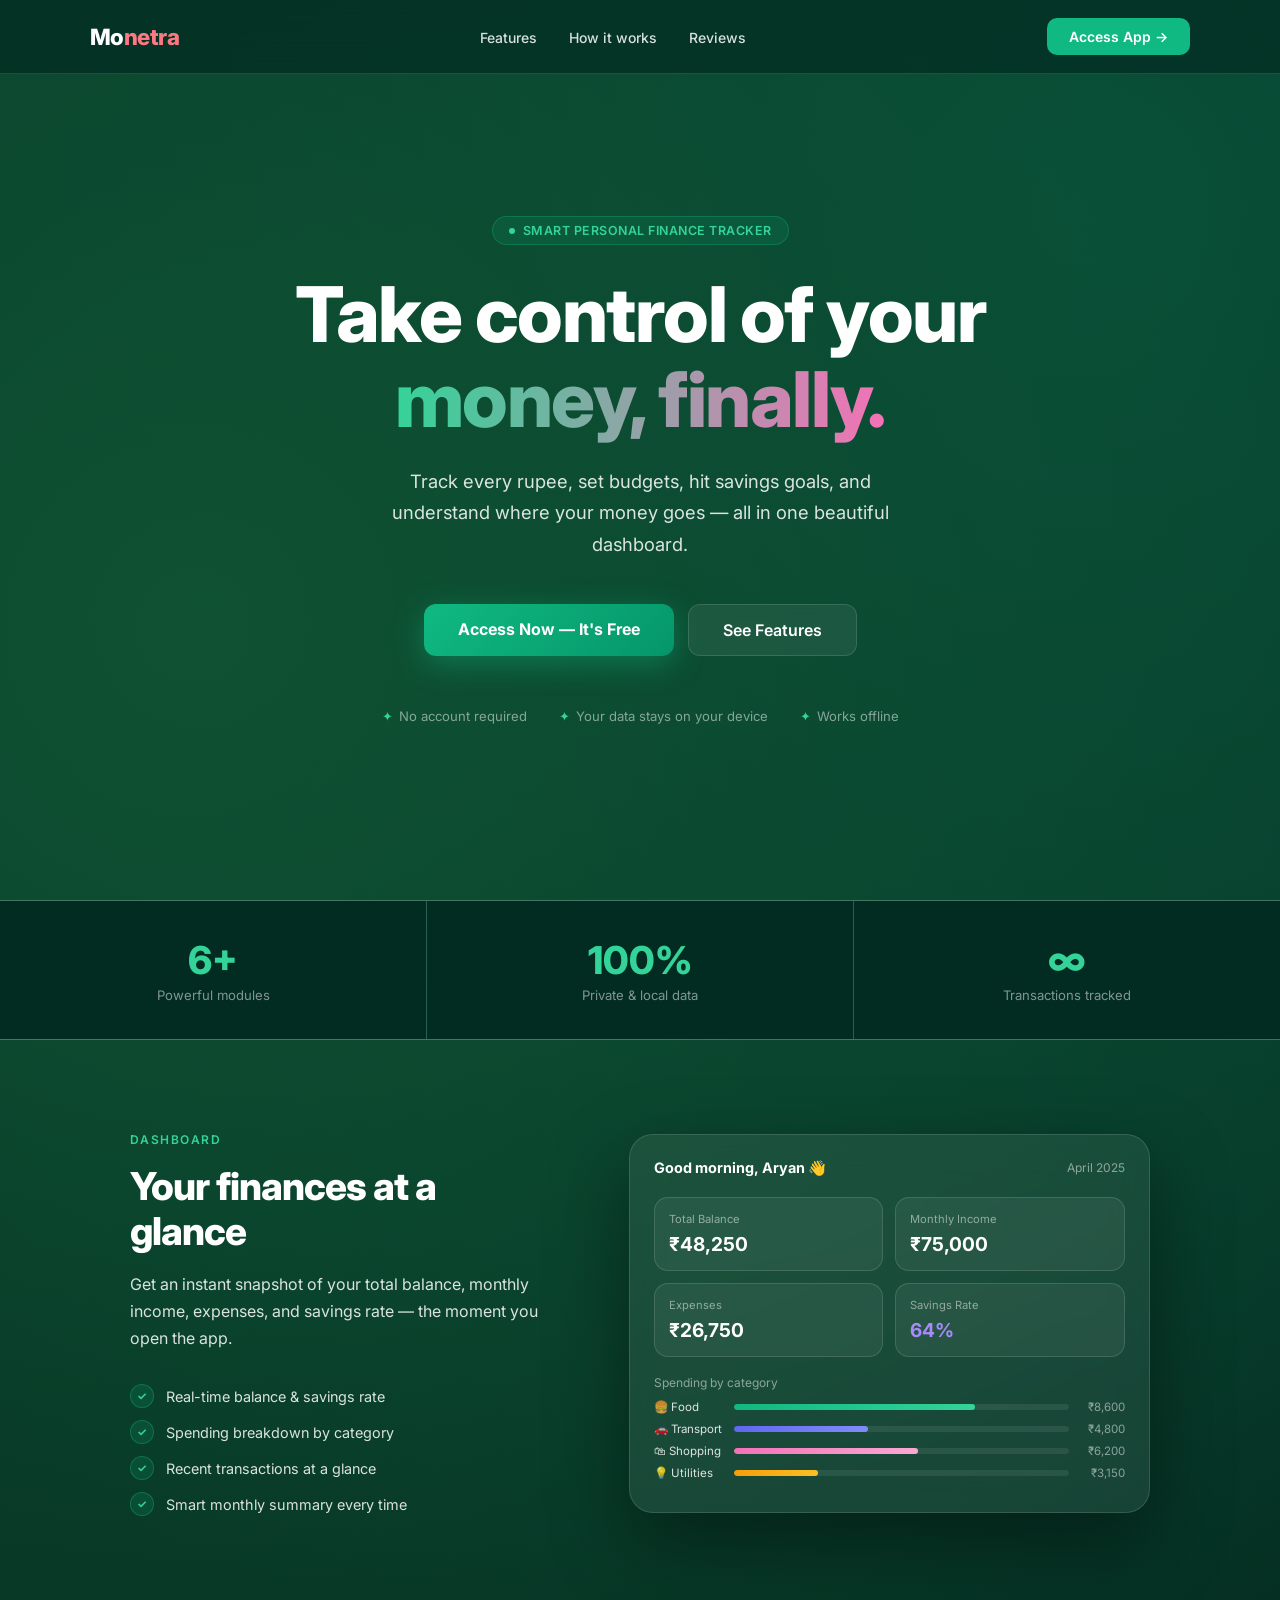
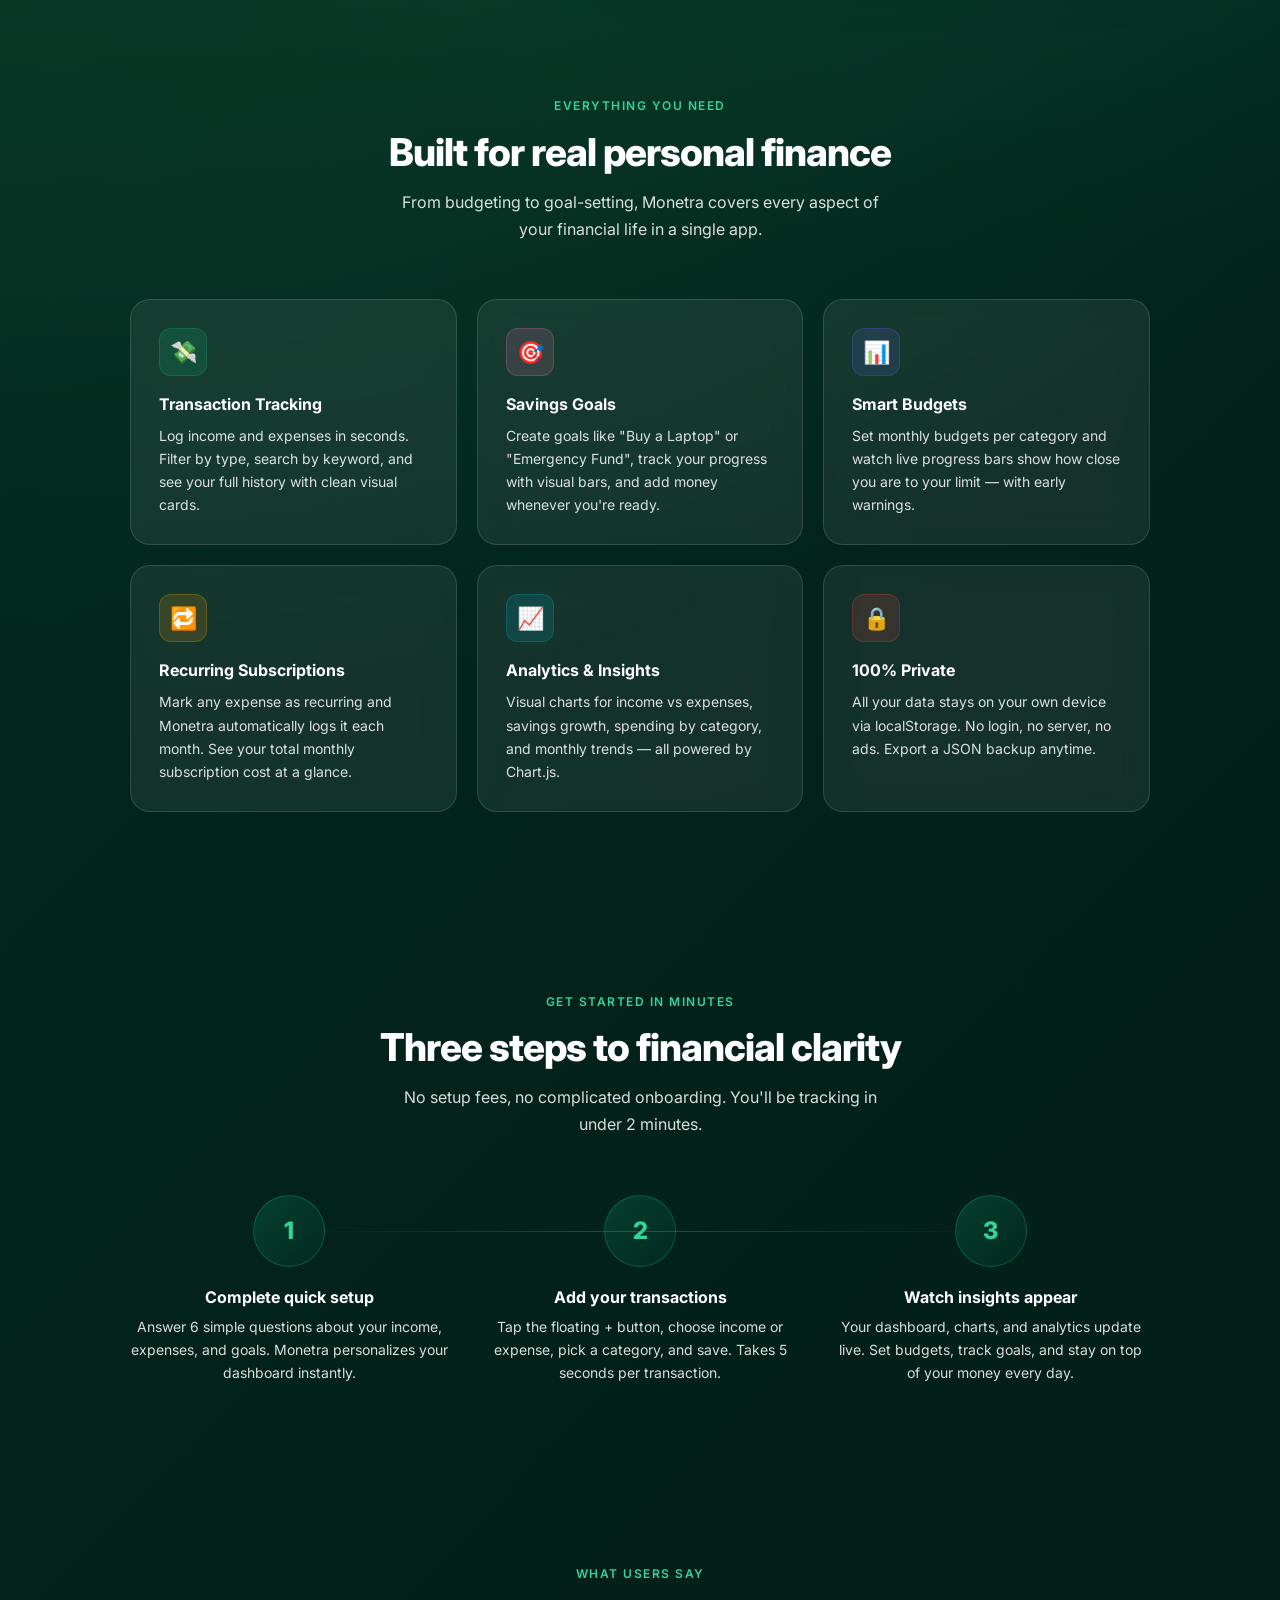
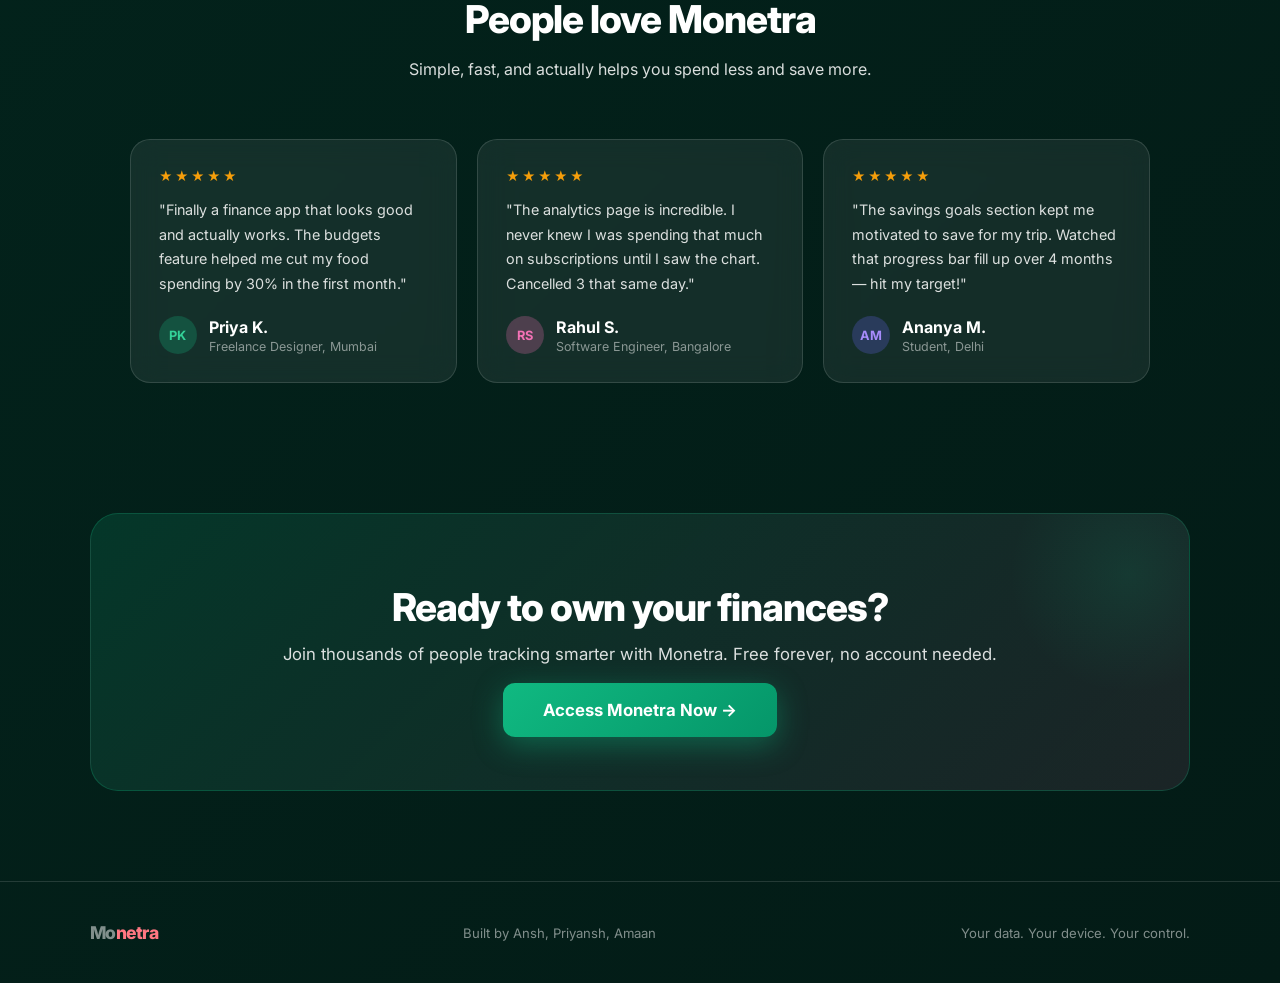
==== index.html @ 7b9969b2 "Add files via upload" ====
<!DOCTYPE html>
<html lang="en">
<head>
<meta charset="UTF-8">
<meta name="viewport" content="width=device-width, initial-scale=1.0">
<title>Monetra — Smart Personal Finance</title>
<link rel="preconnect" href="https://fonts.googleapis.com">
<link href="https://fonts.googleapis.com/css2?family=Inter:wght@400;500;600;700;800&display=swap" rel="stylesheet">
<link rel="stylesheet" href="https://fonts.googleapis.com/css2?family=Material+Symbols+Sharp"/>
<style>
  *{margin:0;padding:0;box-sizing:border-box;font-family:'Inter',sans-serif;}

  :root{
    --green:#10b981;
    --green-dark:#059669;
    --danger:#ff7782;
    --success:#41f1b6;
    --bg:#022c22;
    --card:rgba(255,255,255,0.07);
    --border:rgba(255,255,255,0.13);
    --text:rgba(255,255,255,0.85);
    --muted:rgba(255,255,255,0.5);
  }

  html{scroll-behavior:smooth;}

  body{
    background:
      radial-gradient(circle at 15% 15%, #0f5132 0%, transparent 45%),
      radial-gradient(circle at 85% 5%, #064e3b 0%, transparent 40%),
      linear-gradient(135deg,#022c22,#031b16);
    color:white;
    min-height:100vh;
    overflow-x:hidden;
  }

  /* NAV */
  nav{
    position:fixed;top:0;left:0;right:0;
    display:flex;align-items:center;justify-content:space-between;
    padding:18px 7%;
    background:rgba(2,44,34,0.7);
    backdrop-filter:blur(20px);
    border-bottom:1px solid var(--border);
    z-index:100;
  }
  .logo{font-size:1.4rem;font-weight:800;letter-spacing:-0.5px;}
  .logo span{color:var(--danger);}
  nav ul{list-style:none;display:flex;gap:32px;}
  nav ul a{color:var(--text);text-decoration:none;font-size:.875rem;font-weight:500;transition:.2s;}
  nav ul a:hover{color:white;}
  .nav-cta{
    background:var(--green);
    color:white;border:none;
    padding:10px 22px;border-radius:10px;
    font-size:.875rem;font-weight:600;
    cursor:pointer;transition:.25s;
    text-decoration:none;
  }
  .nav-cta:hover{background:var(--green-dark);transform:translateY(-1px);}

  /* HERO */
  .hero{
    min-height:100vh;
    display:flex;flex-direction:column;align-items:center;justify-content:center;
    text-align:center;
    padding:120px 7% 80px;
  }
  .hero-badge{
    display:inline-flex;align-items:center;gap:8px;
    background:rgba(16,185,129,0.12);
    border:1px solid rgba(16,185,129,0.3);
    padding:6px 16px;border-radius:999px;
    font-size:.78rem;font-weight:600;
    color:#34d399;
    margin-bottom:28px;
    letter-spacing:.5px;
    text-transform:uppercase;
  }
  .hero-badge span{width:6px;height:6px;background:#34d399;border-radius:50%;display:inline-block;animation:pulse 2s infinite;}
  @keyframes pulse{0%,100%{opacity:1;}50%{opacity:.4;}}

  .hero h1{
    font-size:clamp(2.8rem,6vw,5rem);
    font-weight:800;
    line-height:1.1;
    letter-spacing:-1.5px;
    margin-bottom:24px;
    max-width:820px;
  }
  .hero h1 .accent{
    background:linear-gradient(90deg,#34d399,#f472b6);
    -webkit-background-clip:text;
    -webkit-text-fill-color:transparent;
    background-clip:text;
  }
  .hero p{
    font-size:1.15rem;
    color:var(--text);
    max-width:560px;
    line-height:1.7;
    margin-bottom:44px;
  }
  .hero-btns{display:flex;gap:14px;justify-content:center;flex-wrap:wrap;}
  .btn-primary{
    background:linear-gradient(135deg,#10b981,#059669);
    color:white;border:none;
    padding:15px 34px;border-radius:12px;
    font-size:1rem;font-weight:700;
    cursor:pointer;transition:.25s;
    text-decoration:none;
    box-shadow:0 8px 30px rgba(16,185,129,.4);
  }
  .btn-primary:hover{transform:translateY(-3px);box-shadow:0 14px 40px rgba(16,185,129,.5);}
  .btn-secondary{
    background:var(--card);
    color:white;
    border:1px solid var(--border);
    padding:15px 34px;border-radius:12px;
    font-size:1rem;font-weight:600;
    cursor:pointer;transition:.25s;
    text-decoration:none;
    backdrop-filter:blur(10px);
  }
  .btn-secondary:hover{background:rgba(255,255,255,0.12);transform:translateY(-2px);}

  .hero-meta{
    display:flex;gap:32px;margin-top:52px;
    color:var(--muted);font-size:.82rem;
    align-items:center;justify-content:center;flex-wrap:wrap;
  }
  .hero-meta span{display:flex;align-items:center;gap:6px;}
  .hero-meta .dot{color:#34d399;}

  /* STATS BAR */
  .stats-bar{
    display:grid;grid-template-columns:repeat(3,1fr);
    gap:1px;
    background:var(--border);
    border-top:1px solid var(--border);
    border-bottom:1px solid var(--border);
  }
  .stat-item{
    background:#022c22;
    padding:36px 20px;
    text-align:center;
  }
  .stat-item h2{font-size:2.4rem;font-weight:800;color:#34d399;}
  .stat-item p{font-size:.82rem;color:var(--muted);margin-top:4px;}

  /* MOCK DASHBOARD */
  .dashboard-preview{
    padding:90px 7%;
    display:flex;align-items:center;gap:70px;
    max-width:1200px;margin:0 auto;
  }
  .preview-text{flex:1;}
  .preview-text .section-label{
    font-size:.75rem;text-transform:uppercase;letter-spacing:1.5px;
    color:#34d399;font-weight:600;margin-bottom:14px;
  }
  .preview-text h2{font-size:2.4rem;font-weight:800;line-height:1.15;letter-spacing:-1px;margin-bottom:18px;}
  .preview-text p{color:var(--text);line-height:1.7;margin-bottom:32px;font-size:1rem;}
  .check-list{list-style:none;display:flex;flex-direction:column;gap:12px;}
  .check-list li{display:flex;align-items:center;gap:12px;color:var(--text);font-size:.9rem;}
  .check-list li::before{
    content:"✓";
    width:22px;height:22px;
    background:rgba(16,185,129,0.15);
    border:1px solid rgba(16,185,129,0.35);
    border-radius:50%;
    display:flex;align-items:center;justify-content:center;
    color:#34d399;font-size:.7rem;font-weight:700;
    flex-shrink:0;
  }

  .mock-ui{
    flex:1.1;
    background:var(--card);
    backdrop-filter:blur(18px);
    border:1px solid var(--border);
    border-radius:24px;
    padding:24px;
    box-shadow:0 30px 80px rgba(0,0,0,0.4);
  }
  .mock-header{display:flex;justify-content:space-between;align-items:center;margin-bottom:20px;}
  .mock-header h3{font-size:.9rem;font-weight:700;}
  .mock-header span{font-size:.75rem;color:var(--muted);}
  .mock-cards{display:grid;grid-template-columns:1fr 1fr;gap:12px;margin-bottom:18px;}
  .mock-card{
    background:rgba(255,255,255,0.06);
    border:1px solid var(--border);
    border-radius:14px;padding:14px;
  }
  .mock-card .label{font-size:.7rem;color:var(--muted);margin-bottom:6px;}
  .mock-card .value{font-size:1.2rem;font-weight:700;}
  .mock-card.green .value{color:#34d399;}
  .mock-card.red .value{color:var(--danger);}

  .mock-bar-title{font-size:.75rem;color:var(--muted);margin-bottom:10px;}
  .mock-bar-row{display:flex;align-items:center;gap:10px;margin-bottom:8px;}
  .mock-bar-label{font-size:.72rem;width:70px;color:var(--text);flex-shrink:0;}
  .mock-bar-track{flex:1;height:6px;background:rgba(255,255,255,0.08);border-radius:99px;overflow:hidden;}
  .mock-bar-fill{height:100%;border-radius:99px;}
  .mock-bar-amount{font-size:.72rem;color:var(--muted);width:46px;text-align:right;flex-shrink:0;}

  /* FEATURES */
  .features{padding:90px 7%;max-width:1200px;margin:0 auto;}
  .section-header{text-align:center;margin-bottom:56px;}
  .section-header .section-label{font-size:.75rem;text-transform:uppercase;letter-spacing:1.5px;color:#34d399;font-weight:600;margin-bottom:12px;}
  .section-header h2{font-size:2.4rem;font-weight:800;letter-spacing:-1px;margin-bottom:14px;}
  .section-header p{color:var(--text);max-width:500px;margin:0 auto;line-height:1.7;}

  .features-grid{
    display:grid;
    grid-template-columns:repeat(3,1fr);
    gap:20px;
  }
  .feature-card{
    background:var(--card);
    border:1px solid var(--border);
    border-radius:20px;
    padding:28px;
    transition:.25s;
    backdrop-filter:blur(14px);
  }
  .feature-card:hover{transform:translateY(-6px);box-shadow:0 20px 50px rgba(0,0,0,.3);}
  .feature-icon{
    width:48px;height:48px;
    border-radius:12px;
    display:flex;align-items:center;justify-content:center;
    font-size:22px;
    margin-bottom:18px;
  }
  .feature-icon.green{background:rgba(16,185,129,0.15);border:1px solid rgba(16,185,129,0.25);}
  .feature-icon.pink{background:rgba(244,114,182,0.15);border:1px solid rgba(244,114,182,0.25);}
  .feature-icon.blue{background:rgba(99,102,241,0.15);border:1px solid rgba(99,102,241,0.25);}
  .feature-icon.amber{background:rgba(245,158,11,0.15);border:1px solid rgba(245,158,11,0.25);}
  .feature-icon.teal{background:rgba(6,182,212,0.15);border:1px solid rgba(6,182,212,0.25);}
  .feature-icon.red{background:rgba(239,68,68,0.15);border:1px solid rgba(239,68,68,0.25);}
  .feature-card h3{font-size:1rem;font-weight:700;margin-bottom:10px;}
  .feature-card p{font-size:.875rem;color:var(--text);line-height:1.65;}

  /* HOW IT WORKS */
  .how{padding:90px 7%;max-width:1200px;margin:0 auto;}
  .steps{display:grid;grid-template-columns:repeat(3,1fr);gap:32px;margin-top:56px;position:relative;}
  .steps::before{
    content:"";
    position:absolute;top:36px;left:16%;right:16%;
    height:1px;background:linear-gradient(90deg,transparent,rgba(16,185,129,.4),transparent);
  }
  .step{text-align:center;}
  .step-num{
    width:72px;height:72px;
    border-radius:50%;
    background:linear-gradient(135deg,rgba(16,185,129,.2),rgba(16,185,129,.05));
    border:1px solid rgba(16,185,129,.3);
    display:flex;align-items:center;justify-content:center;
    font-size:1.5rem;font-weight:800;color:#34d399;
    margin:0 auto 20px;
  }
  .step h3{font-size:1rem;font-weight:700;margin-bottom:8px;}
  .step p{font-size:.875rem;color:var(--text);line-height:1.65;}

  /* TESTIMONIALS */
  .testimonials{padding:90px 7%;max-width:1200px;margin:0 auto;}
  .testi-grid{display:grid;grid-template-columns:repeat(3,1fr);gap:20px;margin-top:56px;}
  .testi-card{
    background:var(--card);
    border:1px solid var(--border);
    border-radius:20px;
    padding:28px;
    backdrop-filter:blur(14px);
  }
  .stars{color:#f59e0b;font-size:13px;margin-bottom:14px;letter-spacing:2px;}
  .testi-card p{font-size:.9rem;color:var(--text);line-height:1.7;margin-bottom:20px;}
  .testi-author{display:flex;align-items:center;gap:12px;}
  .avatar{width:38px;height:38px;border-radius:50%;display:flex;align-items:center;justify-content:center;font-size:.8rem;font-weight:700;}
  .av1{background:rgba(16,185,129,.25);color:#34d399;}
  .av2{background:rgba(244,114,182,.25);color:#f472b6;}
  .av3{background:rgba(99,102,241,.25);color:#a78bfa;}
  .testi-author small{display:block;color:var(--muted);font-size:.78rem;margin-top:2px;}

  /* CTA BANNER */
  .cta-banner{
    margin:40px 7% 90px;
    background:linear-gradient(135deg,rgba(16,185,129,0.15),rgba(244,114,182,0.1));
    border:1px solid rgba(16,185,129,0.25);
    border-radius:28px;
    padding:70px 60px;
    text-align:center;
    position:relative;
    overflow:hidden;
    max-width:1100px;
    margin-left:auto;margin-right:auto;
  }
  .cta-banner::before{
    content:"";
    position:absolute;top:-60px;right:-60px;
    width:240px;height:240px;
    border-radius:50%;
    background:radial-gradient(circle,rgba(16,185,129,.12),transparent 70%);
    pointer-events:none;
  }
  .cta-banner h2{font-size:2.4rem;font-weight:800;letter-spacing:-1px;margin-bottom:14px;}
  .cta-banner p{color:var(--text);margin-bottom:36px;font-size:1.05rem;}

  /* FOOTER */
  footer{
    border-top:1px solid var(--border);
    padding:40px 7%;
    display:flex;justify-content:space-between;align-items:center;
    color:var(--muted);font-size:.82rem;
    flex-wrap:wrap;gap:16px;
  }
  footer .logo{font-size:1.1rem;font-weight:800;}

  /* RESPONSIVE */
  @media(max-width:900px){
    .dashboard-preview{flex-direction:column;}
    .features-grid{grid-template-columns:1fr 1fr;}
    .steps{grid-template-columns:1fr;gap:40px;}
    .steps::before{display:none;}
    .testi-grid{grid-template-columns:1fr;}
    .stats-bar{grid-template-columns:1fr;}
    nav ul{display:none;}
  }
  @media(max-width:600px){
    .features-grid{grid-template-columns:1fr;}
    .mock-cards{grid-template-columns:1fr 1fr;}
    .cta-banner{padding:50px 28px;}
    .hero h1{font-size:2.4rem;}
  }
</style>
</head>
<body>

<!-- NAV -->
<nav>
  <div class="logo">Mo<span>netra</span></div>
  <ul>
    <li><a href="#features">Features</a></li>
    <li><a href="#how">How it works</a></li>
    <li><a href="#testimonials">Reviews</a></li>
  </ul>
  <a href="app.html" class="nav-cta">Access App →</a>
</nav>

<!-- HERO -->
<section class="hero">
  <div class="hero-badge">
    <span></span> Smart personal finance tracker
  </div>
  <h1>Take control of your <span class="accent">money, finally.</span></h1>
  <p>Track every rupee, set budgets, hit savings goals, and understand where your money goes — all in one beautiful dashboard.</p>
  <div class="hero-btns">
    <a href="app.html" class="btn-primary">Access Now — It's Free</a>
    <a href="#features" class="btn-secondary">See Features</a>
  </div>
  <div class="hero-meta">
    <span><span class="dot">✦</span> No account required</span>
    <span><span class="dot">✦</span> Your data stays on your device</span>
    <span><span class="dot">✦</span> Works offline</span>
  </div>
</section>

<!-- STATS -->
<div class="stats-bar">
  <div class="stat-item"><h2>6+</h2><p>Powerful modules</p></div>
  <div class="stat-item"><h2>100%</h2><p>Private & local data</p></div>
  <div class="stat-item"><h2>∞</h2><p>Transactions tracked</p></div>
</div>

<!-- PREVIEW -->
<div class="dashboard-preview" id="features">
  <div class="preview-text">
    <p class="section-label">Dashboard</p>
    <h2>Your finances at a glance</h2>
    <p>Get an instant snapshot of your total balance, monthly income, expenses, and savings rate — the moment you open the app.</p>
    <ul class="check-list">
      <li>Real-time balance & savings rate</li>
      <li>Spending breakdown by category</li>
      <li>Recent transactions at a glance</li>
      <li>Smart monthly summary every time</li>
    </ul>
  </div>

  <!-- MOCK DASHBOARD UI -->
  <div class="mock-ui">
    <div class="mock-header">
      <h3>Good morning, Aryan 👋</h3>
      <span>April 2025</span>
    </div>
    <div class="mock-cards">
      <div class="mock-card">
        <div class="label">Total Balance</div>
        <div class="value green">₹48,250</div>
      </div>
      <div class="mock-card">
        <div class="label">Monthly Income</div>
        <div class="value green">₹75,000</div>
      </div>
      <div class="mock-card">
        <div class="label">Expenses</div>
        <div class="value red">₹26,750</div>
      </div>
      <div class="mock-card">
        <div class="label">Savings Rate</div>
        <div class="value" style="color:#a78bfa;">64%</div>
      </div>
    </div>
    <div class="mock-bar-title">Spending by category</div>
    <div class="mock-bar-row">
      <div class="mock-bar-label">🍔 Food</div>
      <div class="mock-bar-track"><div class="mock-bar-fill" style="width:72%;background:linear-gradient(90deg,#10b981,#34d399);"></div></div>
      <div class="mock-bar-amount">₹8,600</div>
    </div>
    <div class="mock-bar-row">
      <div class="mock-bar-label">🚗 Transport</div>
      <div class="mock-bar-track"><div class="mock-bar-fill" style="width:40%;background:linear-gradient(90deg,#6366f1,#818cf8);"></div></div>
      <div class="mock-bar-amount">₹4,800</div>
    </div>
    <div class="mock-bar-row">
      <div class="mock-bar-label">🛍 Shopping</div>
      <div class="mock-bar-track"><div class="mock-bar-fill" style="width:55%;background:linear-gradient(90deg,#f472b6,#f9a8d4);"></div></div>
      <div class="mock-bar-amount">₹6,200</div>
    </div>
    <div class="mock-bar-row">
      <div class="mock-bar-label">💡 Utilities</div>
      <div class="mock-bar-track"><div class="mock-bar-fill" style="width:25%;background:linear-gradient(90deg,#f59e0b,#fbbf24);"></div></div>
      <div class="mock-bar-amount">₹3,150</div>
    </div>
  </div>
</div>

<!-- FEATURE CARDS -->
<section class="features">
  <div class="section-header">
    <p class="section-label">Everything you need</p>
    <h2>Built for real personal finance</h2>
    <p>From budgeting to goal-setting, Monetra covers every aspect of your financial life in a single app.</p>
  </div>
  <div class="features-grid">
    <div class="feature-card">
      <div class="feature-icon green">💸</div>
      <h3>Transaction Tracking</h3>
      <p>Log income and expenses in seconds. Filter by type, search by keyword, and see your full history with clean visual cards.</p>
    </div>
    <div class="feature-card">
      <div class="feature-icon pink">🎯</div>
      <h3>Savings Goals</h3>
      <p>Create goals like "Buy a Laptop" or "Emergency Fund", track your progress with visual bars, and add money whenever you're ready.</p>
    </div>
    <div class="feature-card">
      <div class="feature-icon blue">📊</div>
      <h3>Smart Budgets</h3>
      <p>Set monthly budgets per category and watch live progress bars show how close you are to your limit — with early warnings.</p>
    </div>
    <div class="feature-card">
      <div class="feature-icon amber">🔁</div>
      <h3>Recurring Subscriptions</h3>
      <p>Mark any expense as recurring and Monetra automatically logs it each month. See your total monthly subscription cost at a glance.</p>
    </div>
    <div class="feature-card">
      <div class="feature-icon teal">📈</div>
      <h3>Analytics & Insights</h3>
      <p>Visual charts for income vs expenses, savings growth, spending by category, and monthly trends — all powered by Chart.js.</p>
    </div>
    <div class="feature-card">
      <div class="feature-icon red">🔒</div>
      <h3>100% Private</h3>
      <p>All your data stays on your own device via localStorage. No login, no server, no ads. Export a JSON backup anytime.</p>
    </div>
  </div>
</section>

<!-- HOW IT WORKS -->
<section class="how" id="how">
  <div class="section-header">
    <p class="section-label">Get started in minutes</p>
    <h2>Three steps to financial clarity</h2>
    <p>No setup fees, no complicated onboarding. You'll be tracking in under 2 minutes.</p>
  </div>
  <div class="steps">
    <div class="step">
      <div class="step-num">1</div>
      <h3>Complete quick setup</h3>
      <p>Answer 6 simple questions about your income, expenses, and goals. Monetra personalizes your dashboard instantly.</p>
    </div>
    <div class="step">
      <div class="step-num">2</div>
      <h3>Add your transactions</h3>
      <p>Tap the floating + button, choose income or expense, pick a category, and save. Takes 5 seconds per transaction.</p>
    </div>
    <div class="step">
      <div class="step-num">3</div>
      <h3>Watch insights appear</h3>
      <p>Your dashboard, charts, and analytics update live. Set budgets, track goals, and stay on top of your money every day.</p>
    </div>
  </div>
</section>

<!-- TESTIMONIALS -->
<section class="testimonials" id="testimonials">
  <div class="section-header">
    <p class="section-label">What users say</p>
    <h2>People love Monetra</h2>
    <p>Simple, fast, and actually helps you spend less and save more.</p>
  </div>
  <div class="testi-grid">
    <div class="testi-card">
      <div class="stars">★★★★★</div>
      <p>"Finally a finance app that looks good and actually works. The budgets feature helped me cut my food spending by 30% in the first month."</p>
      <div class="testi-author">
        <div class="avatar av1">PK</div>
        <div><strong>Priya K.</strong><small>Freelance Designer, Mumbai</small></div>
      </div>
    </div>
    <div class="testi-card">
      <div class="stars">★★★★★</div>
      <p>"The analytics page is incredible. I never knew I was spending that much on subscriptions until I saw the chart. Cancelled 3 that same day."</p>
      <div class="testi-author">
        <div class="avatar av2">RS</div>
        <div><strong>Rahul S.</strong><small>Software Engineer, Bangalore</small></div>
      </div>
    </div>
    <div class="testi-card">
      <div class="stars">★★★★★</div>
      <p>"The savings goals section kept me motivated to save for my trip. Watched that progress bar fill up over 4 months — hit my target!"</p>
      <div class="testi-author">
        <div class="avatar av3">AM</div>
        <div><strong>Ananya M.</strong><small>Student, Delhi</small></div>
      </div>
    </div>
  </div>
</section>

<!-- CTA BANNER -->
<section class="cta-banner">
  <h2>Ready to own your finances?</h2>
  <p>Join thousands of people tracking smarter with Monetra. Free forever, no account needed.</p>
  <a href="app.html" class="btn-primary" style="font-size:1.05rem;padding:17px 40px;">Access Monetra Now →</a>
</section>

<!-- FOOTER -->
<footer>
  <div class="logo">Mo<span style="color:var(--danger)">netra</span></div>
  <span>Built by Ansh, Priyansh, Amaan</span>
  <span>Your data. Your device. Your control.</span>
</footer>

</body>
</html>
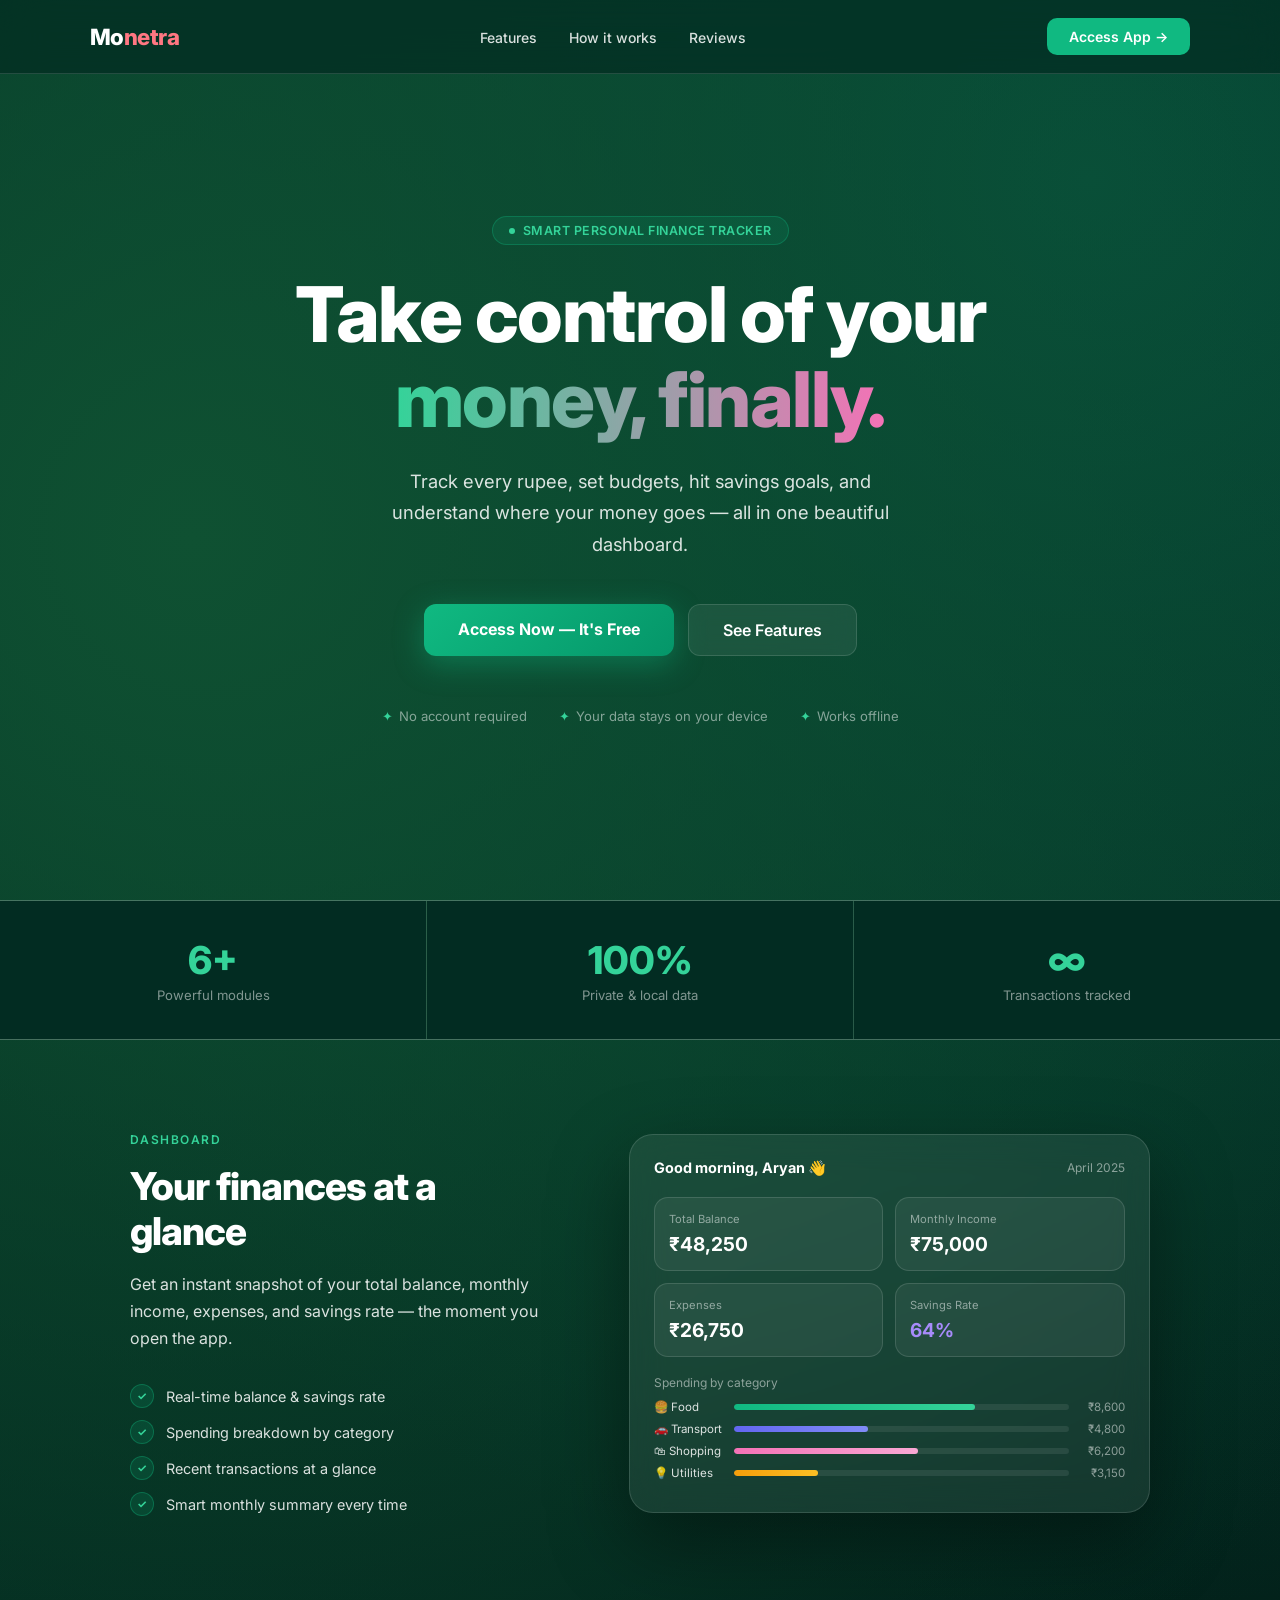
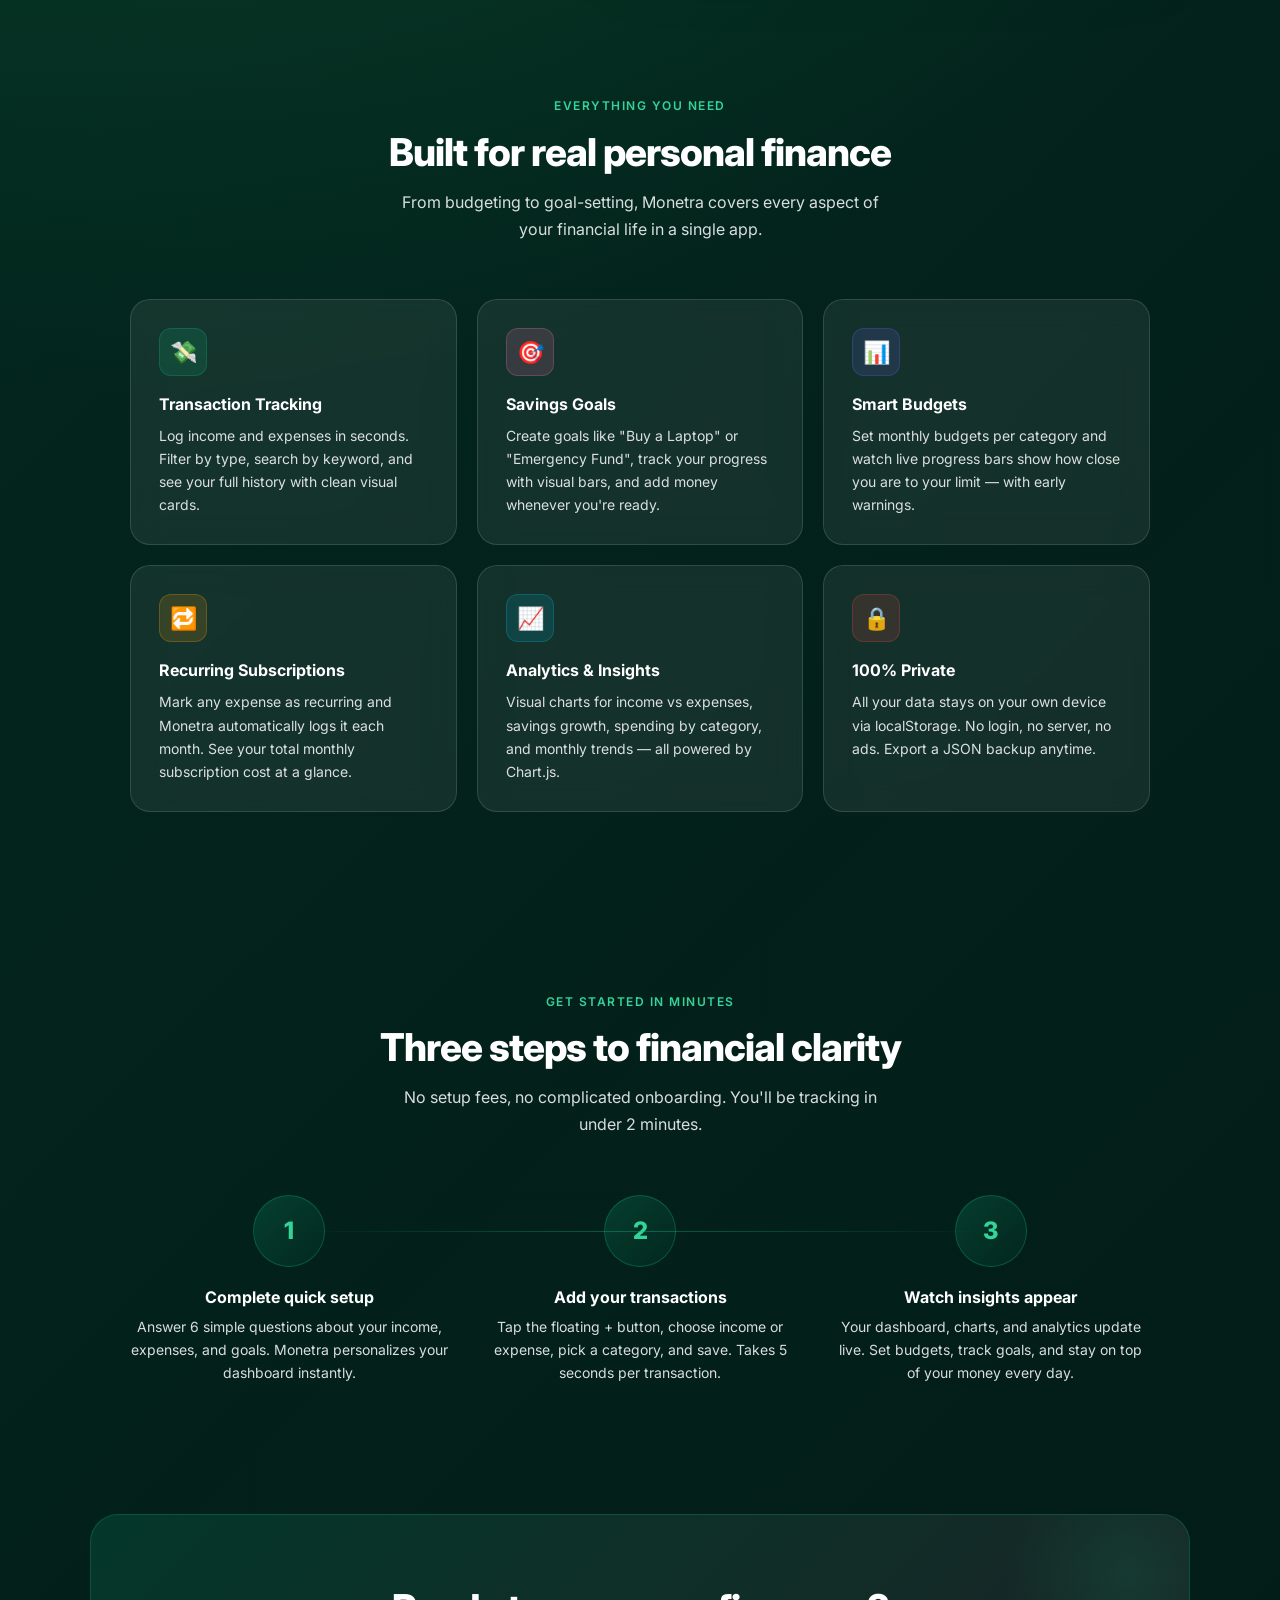
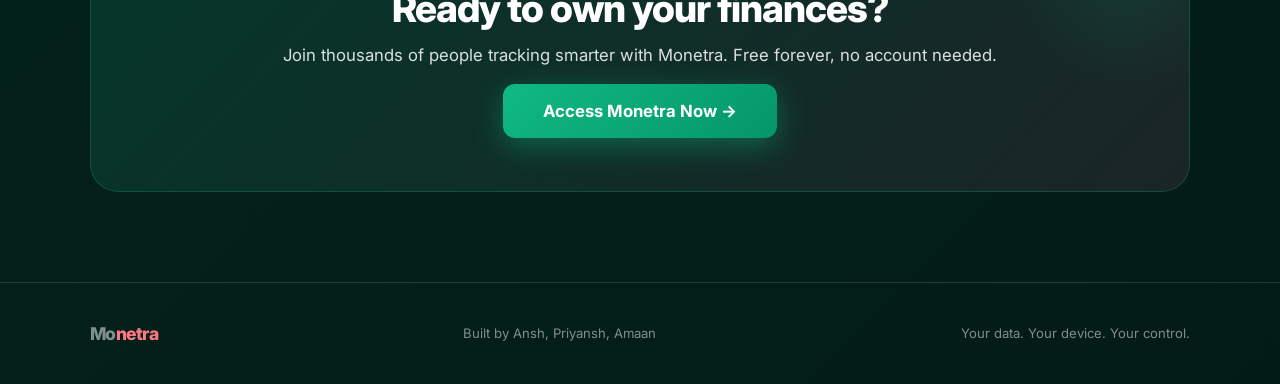
==== commit b33988a3: "Add files via upload" ====
--- a/index.html
+++ b/index.html
@@ -500,41 +500,6 @@
   </div>
 </section>
 
-<!-- TESTIMONIALS -->
-<section class="testimonials" id="testimonials">
-  <div class="section-header">
-    <p class="section-label">What users say</p>
-    <h2>People love Monetra</h2>
-    <p>Simple, fast, and actually helps you spend less and save more.</p>
-  </div>
-  <div class="testi-grid">
-    <div class="testi-card">
-      <div class="stars">★★★★★</div>
-      <p>"Finally a finance app that looks good and actually works. The budgets feature helped me cut my food spending by 30% in the first month."</p>
-      <div class="testi-author">
-        <div class="avatar av1">PK</div>
-        <div><strong>Priya K.</strong><small>Freelance Designer, Mumbai</small></div>
-      </div>
-    </div>
-    <div class="testi-card">
-      <div class="stars">★★★★★</div>
-      <p>"The analytics page is incredible. I never knew I was spending that much on subscriptions until I saw the chart. Cancelled 3 that same day."</p>
-      <div class="testi-author">
-        <div class="avatar av2">RS</div>
-        <div><strong>Rahul S.</strong><small>Software Engineer, Bangalore</small></div>
-      </div>
-    </div>
-    <div class="testi-card">
-      <div class="stars">★★★★★</div>
-      <p>"The savings goals section kept me motivated to save for my trip. Watched that progress bar fill up over 4 months — hit my target!"</p>
-      <div class="testi-author">
-        <div class="avatar av3">AM</div>
-        <div><strong>Ananya M.</strong><small>Student, Delhi</small></div>
-      </div>
-    </div>
-  </div>
-</section>
-
 <!-- CTA BANNER -->
 <section class="cta-banner">
   <h2>Ready to own your finances?</h2>
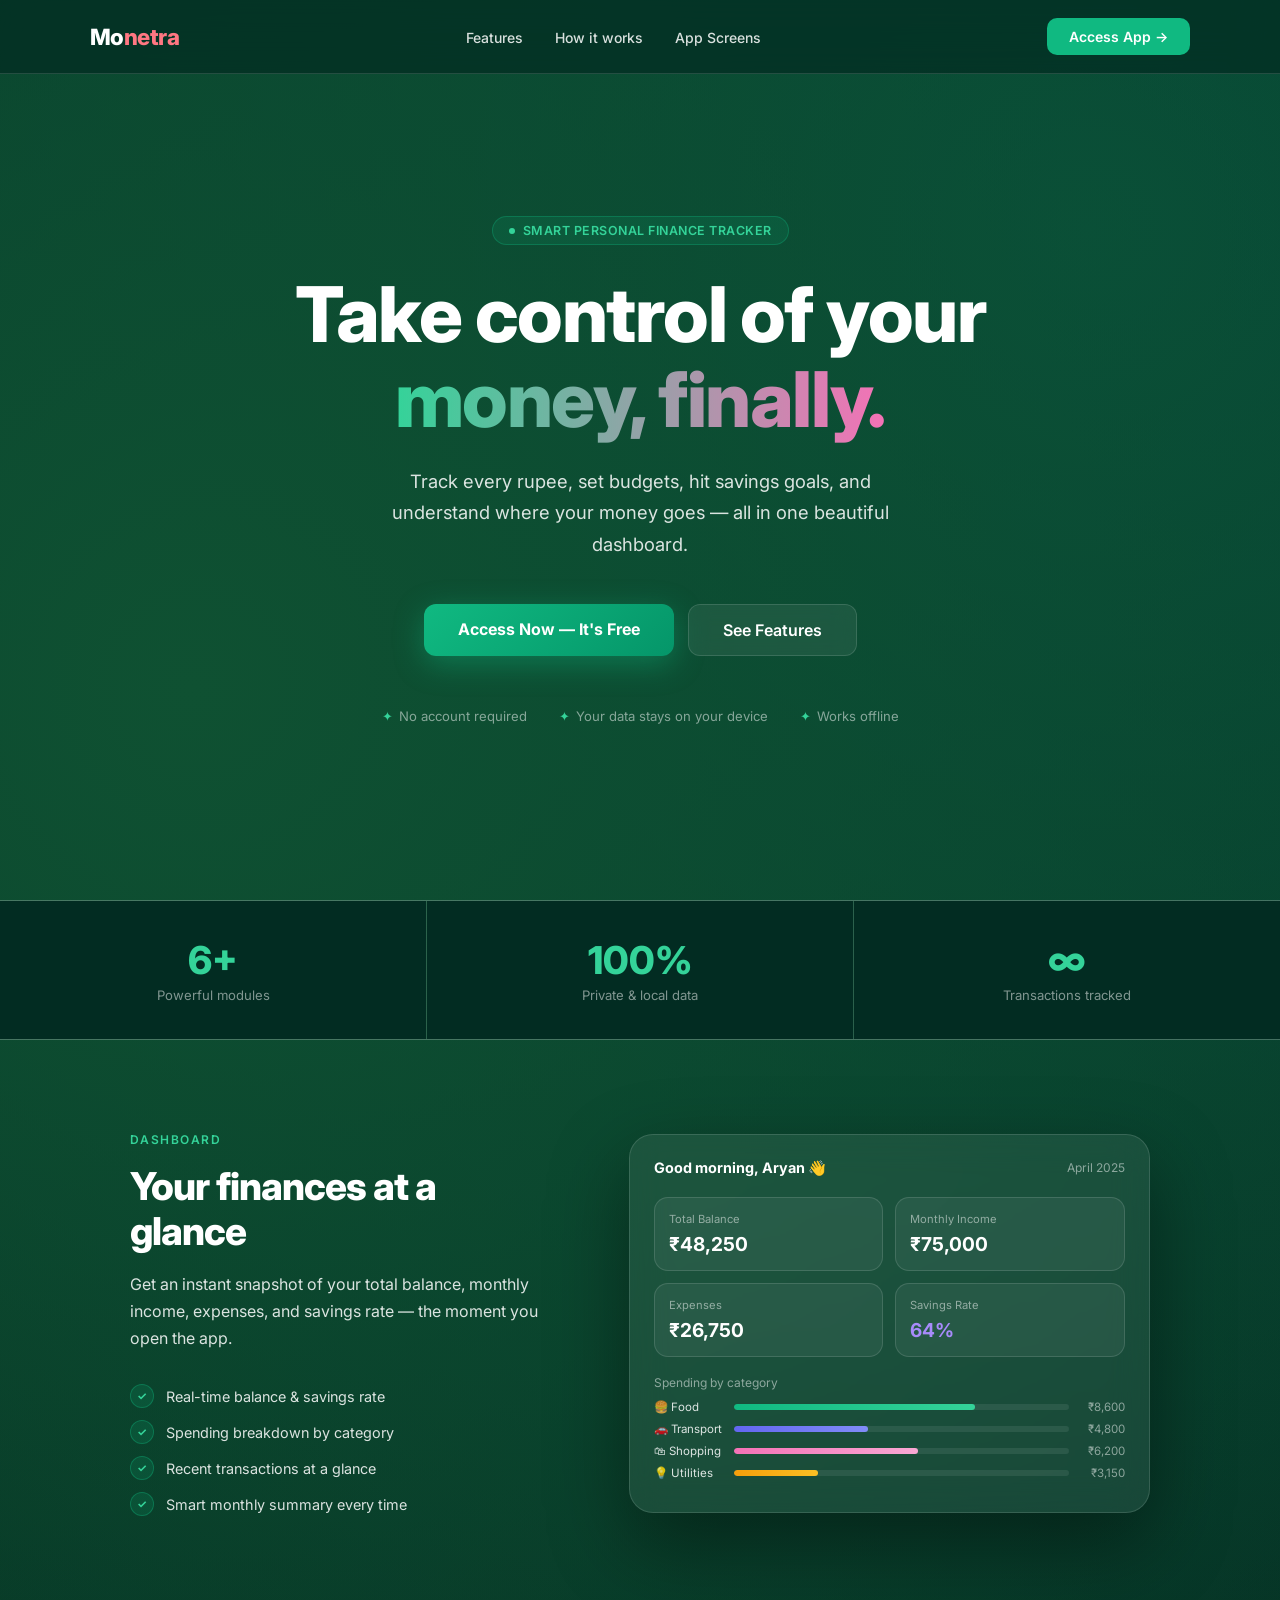
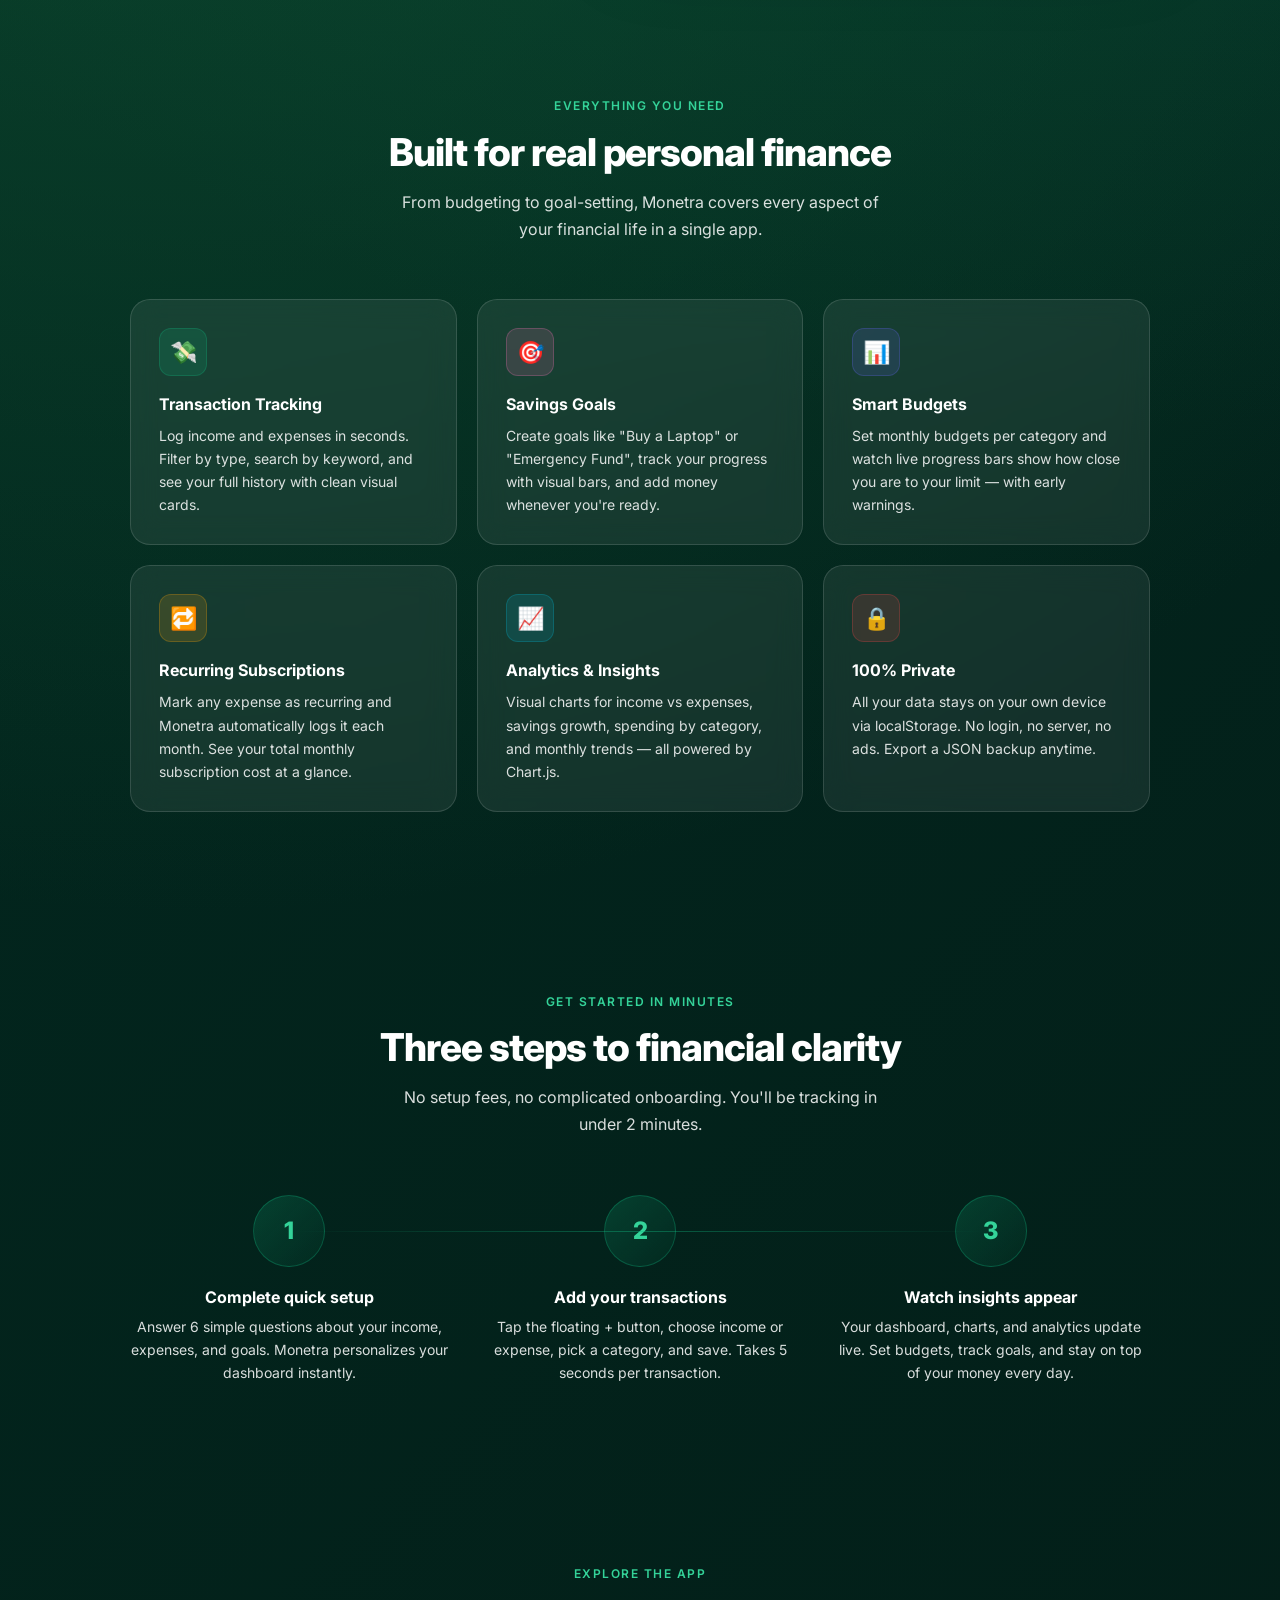
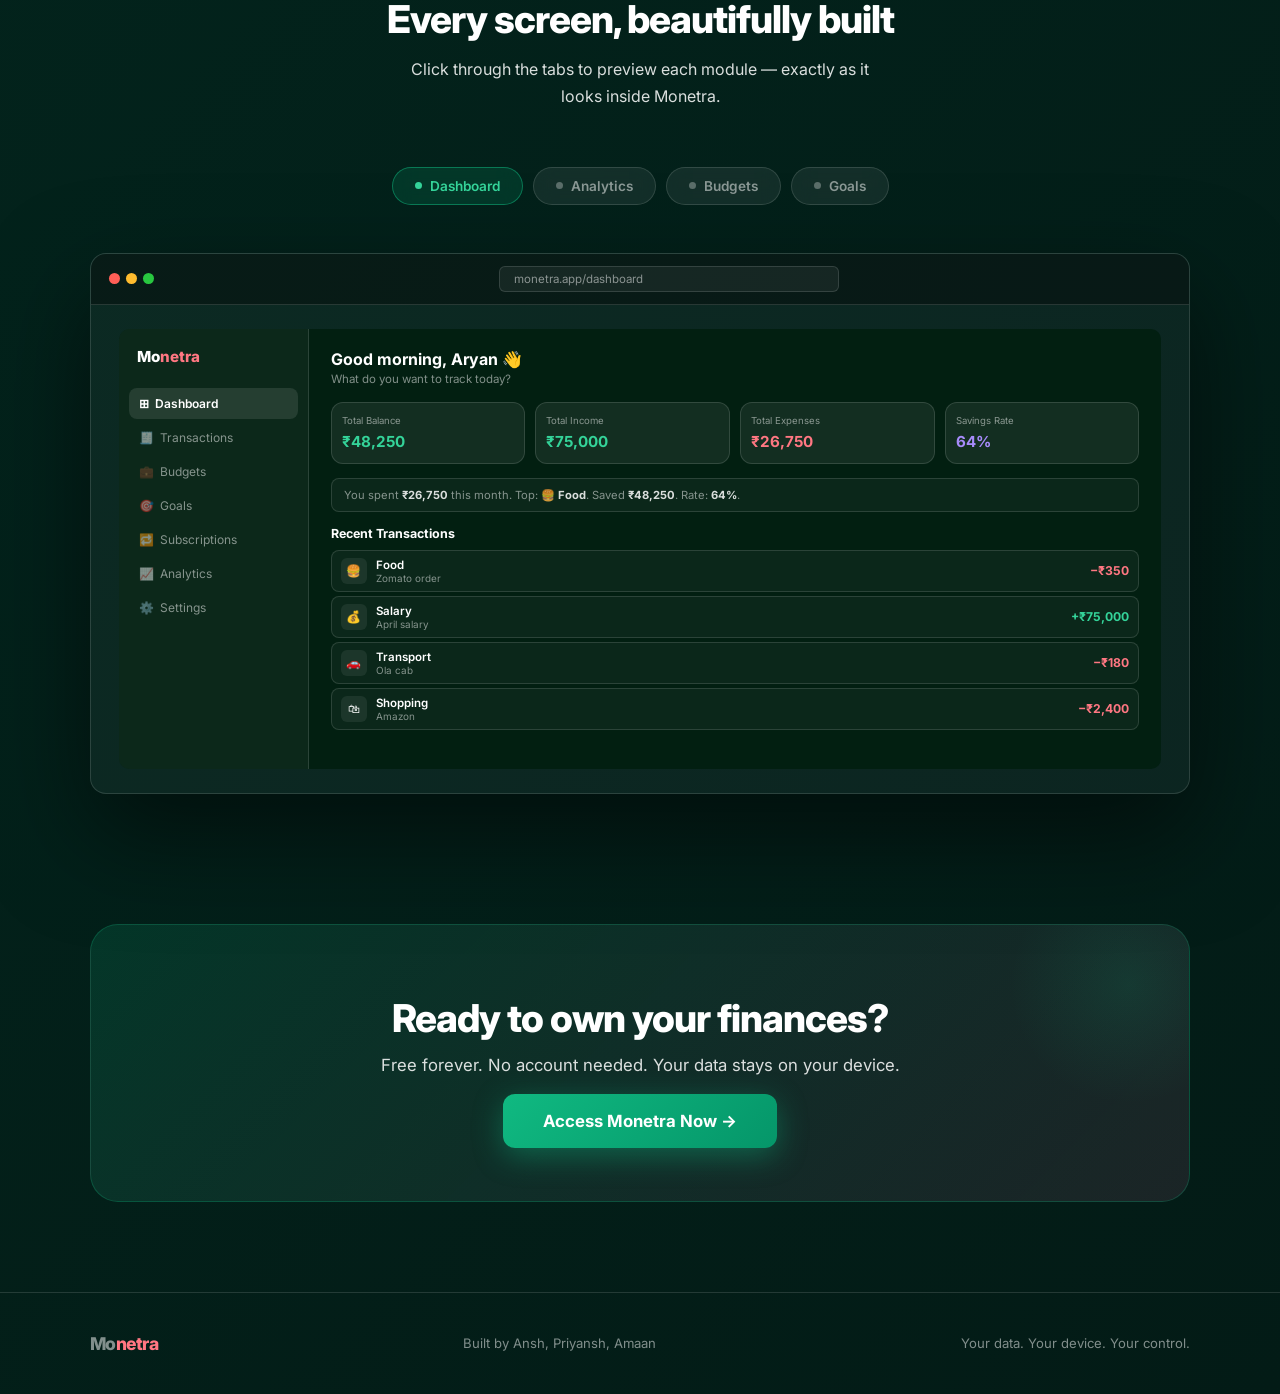
==== commit eb827cbb: "Add files via upload" ====
--- a/index.html
+++ b/index.html
@@ -9,194 +9,88 @@
 <link rel="stylesheet" href="https://fonts.googleapis.com/css2?family=Material+Symbols+Sharp"/>
 <style>
   *{margin:0;padding:0;box-sizing:border-box;font-family:'Inter',sans-serif;}
-
   :root{
-    --green:#10b981;
-    --green-dark:#059669;
-    --danger:#ff7782;
-    --success:#41f1b6;
-    --bg:#022c22;
-    --card:rgba(255,255,255,0.07);
-    --border:rgba(255,255,255,0.13);
-    --text:rgba(255,255,255,0.85);
-    --muted:rgba(255,255,255,0.5);
+    --green:#10b981;--green-dark:#059669;--danger:#ff7782;--success:#41f1b6;
+    --bg:#022c22;--card:rgba(255,255,255,0.07);--border:rgba(255,255,255,0.13);
+    --text:rgba(255,255,255,0.85);--muted:rgba(255,255,255,0.5);
   }
-
   html{scroll-behavior:smooth;}
-
   body{
-    background:
-      radial-gradient(circle at 15% 15%, #0f5132 0%, transparent 45%),
-      radial-gradient(circle at 85% 5%, #064e3b 0%, transparent 40%),
+    background:radial-gradient(circle at 15% 15%,#0f5132 0%,transparent 45%),
+      radial-gradient(circle at 85% 5%,#064e3b 0%,transparent 40%),
       linear-gradient(135deg,#022c22,#031b16);
-    color:white;
-    min-height:100vh;
-    overflow-x:hidden;
+    color:white;min-height:100vh;overflow-x:hidden;
   }
 
   /* NAV */
-  nav{
-    position:fixed;top:0;left:0;right:0;
-    display:flex;align-items:center;justify-content:space-between;
-    padding:18px 7%;
-    background:rgba(2,44,34,0.7);
-    backdrop-filter:blur(20px);
-    border-bottom:1px solid var(--border);
-    z-index:100;
-  }
+  nav{position:fixed;top:0;left:0;right:0;display:flex;align-items:center;justify-content:space-between;
+    padding:18px 7%;background:rgba(2,44,34,0.7);backdrop-filter:blur(20px);
+    border-bottom:1px solid var(--border);z-index:100;}
   .logo{font-size:1.4rem;font-weight:800;letter-spacing:-0.5px;}
   .logo span{color:var(--danger);}
   nav ul{list-style:none;display:flex;gap:32px;}
   nav ul a{color:var(--text);text-decoration:none;font-size:.875rem;font-weight:500;transition:.2s;}
   nav ul a:hover{color:white;}
-  .nav-cta{
-    background:var(--green);
-    color:white;border:none;
-    padding:10px 22px;border-radius:10px;
-    font-size:.875rem;font-weight:600;
-    cursor:pointer;transition:.25s;
-    text-decoration:none;
-  }
+  .nav-cta{background:var(--green);color:white;border:none;padding:10px 22px;border-radius:10px;
+    font-size:.875rem;font-weight:600;cursor:pointer;transition:.25s;text-decoration:none;}
   .nav-cta:hover{background:var(--green-dark);transform:translateY(-1px);}
 
   /* HERO */
-  .hero{
-    min-height:100vh;
-    display:flex;flex-direction:column;align-items:center;justify-content:center;
-    text-align:center;
-    padding:120px 7% 80px;
-  }
-  .hero-badge{
-    display:inline-flex;align-items:center;gap:8px;
-    background:rgba(16,185,129,0.12);
-    border:1px solid rgba(16,185,129,0.3);
-    padding:6px 16px;border-radius:999px;
-    font-size:.78rem;font-weight:600;
-    color:#34d399;
-    margin-bottom:28px;
-    letter-spacing:.5px;
-    text-transform:uppercase;
-  }
+  .hero{min-height:100vh;display:flex;flex-direction:column;align-items:center;justify-content:center;
+    text-align:center;padding:120px 7% 80px;}
+  .hero-badge{display:inline-flex;align-items:center;gap:8px;background:rgba(16,185,129,0.12);
+    border:1px solid rgba(16,185,129,0.3);padding:6px 16px;border-radius:999px;
+    font-size:.78rem;font-weight:600;color:#34d399;margin-bottom:28px;letter-spacing:.5px;text-transform:uppercase;}
   .hero-badge span{width:6px;height:6px;background:#34d399;border-radius:50%;display:inline-block;animation:pulse 2s infinite;}
   @keyframes pulse{0%,100%{opacity:1;}50%{opacity:.4;}}
-
-  .hero h1{
-    font-size:clamp(2.8rem,6vw,5rem);
-    font-weight:800;
-    line-height:1.1;
-    letter-spacing:-1.5px;
-    margin-bottom:24px;
-    max-width:820px;
-  }
-  .hero h1 .accent{
-    background:linear-gradient(90deg,#34d399,#f472b6);
-    -webkit-background-clip:text;
-    -webkit-text-fill-color:transparent;
-    background-clip:text;
-  }
-  .hero p{
-    font-size:1.15rem;
-    color:var(--text);
-    max-width:560px;
-    line-height:1.7;
-    margin-bottom:44px;
-  }
+  .hero h1{font-size:clamp(2.8rem,6vw,5rem);font-weight:800;line-height:1.1;letter-spacing:-1.5px;
+    margin-bottom:24px;max-width:820px;}
+  .hero h1 .accent{background:linear-gradient(90deg,#34d399,#f472b6);-webkit-background-clip:text;
+    -webkit-text-fill-color:transparent;background-clip:text;}
+  .hero p{font-size:1.15rem;color:var(--text);max-width:560px;line-height:1.7;margin-bottom:44px;}
   .hero-btns{display:flex;gap:14px;justify-content:center;flex-wrap:wrap;}
-  .btn-primary{
-    background:linear-gradient(135deg,#10b981,#059669);
-    color:white;border:none;
-    padding:15px 34px;border-radius:12px;
-    font-size:1rem;font-weight:700;
-    cursor:pointer;transition:.25s;
-    text-decoration:none;
-    box-shadow:0 8px 30px rgba(16,185,129,.4);
-  }
+  .btn-primary{background:linear-gradient(135deg,#10b981,#059669);color:white;border:none;
+    padding:15px 34px;border-radius:12px;font-size:1rem;font-weight:700;cursor:pointer;transition:.25s;
+    text-decoration:none;box-shadow:0 8px 30px rgba(16,185,129,.4);}
   .btn-primary:hover{transform:translateY(-3px);box-shadow:0 14px 40px rgba(16,185,129,.5);}
-  .btn-secondary{
-    background:var(--card);
-    color:white;
-    border:1px solid var(--border);
-    padding:15px 34px;border-radius:12px;
-    font-size:1rem;font-weight:600;
-    cursor:pointer;transition:.25s;
-    text-decoration:none;
-    backdrop-filter:blur(10px);
-  }
+  .btn-secondary{background:var(--card);color:white;border:1px solid var(--border);
+    padding:15px 34px;border-radius:12px;font-size:1rem;font-weight:600;cursor:pointer;
+    transition:.25s;text-decoration:none;backdrop-filter:blur(10px);}
   .btn-secondary:hover{background:rgba(255,255,255,0.12);transform:translateY(-2px);}
-
-  .hero-meta{
-    display:flex;gap:32px;margin-top:52px;
-    color:var(--muted);font-size:.82rem;
-    align-items:center;justify-content:center;flex-wrap:wrap;
-  }
+  .hero-meta{display:flex;gap:32px;margin-top:52px;color:var(--muted);font-size:.82rem;
+    align-items:center;justify-content:center;flex-wrap:wrap;}
   .hero-meta span{display:flex;align-items:center;gap:6px;}
   .hero-meta .dot{color:#34d399;}
 
   /* STATS BAR */
-  .stats-bar{
-    display:grid;grid-template-columns:repeat(3,1fr);
-    gap:1px;
-    background:var(--border);
-    border-top:1px solid var(--border);
-    border-bottom:1px solid var(--border);
-  }
-  .stat-item{
-    background:#022c22;
-    padding:36px 20px;
-    text-align:center;
-  }
+  .stats-bar{display:grid;grid-template-columns:repeat(3,1fr);gap:1px;background:var(--border);
+    border-top:1px solid var(--border);border-bottom:1px solid var(--border);}
+  .stat-item{background:#022c22;padding:36px 20px;text-align:center;}
   .stat-item h2{font-size:2.4rem;font-weight:800;color:#34d399;}
   .stat-item p{font-size:.82rem;color:var(--muted);margin-top:4px;}
 
-  /* MOCK DASHBOARD */
-  .dashboard-preview{
-    padding:90px 7%;
-    display:flex;align-items:center;gap:70px;
-    max-width:1200px;margin:0 auto;
-  }
+  /* MOCK DASHBOARD PREVIEW */
+  .dashboard-preview{padding:90px 7%;display:flex;align-items:center;gap:70px;max-width:1200px;margin:0 auto;}
   .preview-text{flex:1;}
-  .preview-text .section-label{
-    font-size:.75rem;text-transform:uppercase;letter-spacing:1.5px;
-    color:#34d399;font-weight:600;margin-bottom:14px;
-  }
+  .preview-text .section-label{font-size:.75rem;text-transform:uppercase;letter-spacing:1.5px;color:#34d399;font-weight:600;margin-bottom:14px;}
   .preview-text h2{font-size:2.4rem;font-weight:800;line-height:1.15;letter-spacing:-1px;margin-bottom:18px;}
   .preview-text p{color:var(--text);line-height:1.7;margin-bottom:32px;font-size:1rem;}
   .check-list{list-style:none;display:flex;flex-direction:column;gap:12px;}
   .check-list li{display:flex;align-items:center;gap:12px;color:var(--text);font-size:.9rem;}
-  .check-list li::before{
-    content:"✓";
-    width:22px;height:22px;
-    background:rgba(16,185,129,0.15);
-    border:1px solid rgba(16,185,129,0.35);
-    border-radius:50%;
-    display:flex;align-items:center;justify-content:center;
-    color:#34d399;font-size:.7rem;font-weight:700;
-    flex-shrink:0;
-  }
-
-  .mock-ui{
-    flex:1.1;
-    background:var(--card);
-    backdrop-filter:blur(18px);
-    border:1px solid var(--border);
-    border-radius:24px;
-    padding:24px;
-    box-shadow:0 30px 80px rgba(0,0,0,0.4);
-  }
+  .check-list li::before{content:"✓";width:22px;height:22px;background:rgba(16,185,129,0.15);
+    border:1px solid rgba(16,185,129,0.35);border-radius:50%;display:flex;align-items:center;
+    justify-content:center;color:#34d399;font-size:.7rem;font-weight:700;flex-shrink:0;}
+  .mock-ui{flex:1.1;background:var(--card);backdrop-filter:blur(18px);border:1px solid var(--border);
+    border-radius:24px;padding:24px;box-shadow:0 30px 80px rgba(0,0,0,0.4);}
   .mock-header{display:flex;justify-content:space-between;align-items:center;margin-bottom:20px;}
   .mock-header h3{font-size:.9rem;font-weight:700;}
   .mock-header span{font-size:.75rem;color:var(--muted);}
   .mock-cards{display:grid;grid-template-columns:1fr 1fr;gap:12px;margin-bottom:18px;}
-  .mock-card{
-    background:rgba(255,255,255,0.06);
-    border:1px solid var(--border);
-    border-radius:14px;padding:14px;
-  }
+  .mock-card{background:rgba(255,255,255,0.06);border:1px solid var(--border);border-radius:14px;padding:14px;}
   .mock-card .label{font-size:.7rem;color:var(--muted);margin-bottom:6px;}
   .mock-card .value{font-size:1.2rem;font-weight:700;}
   .mock-card.green .value{color:#34d399;}
   .mock-card.red .value{color:var(--danger);}
-
   .mock-bar-title{font-size:.75rem;color:var(--muted);margin-bottom:10px;}
   .mock-bar-row{display:flex;align-items:center;gap:10px;margin-bottom:8px;}
   .mock-bar-label{font-size:.72rem;width:70px;color:var(--text);flex-shrink:0;}
@@ -210,28 +104,12 @@
   .section-header .section-label{font-size:.75rem;text-transform:uppercase;letter-spacing:1.5px;color:#34d399;font-weight:600;margin-bottom:12px;}
   .section-header h2{font-size:2.4rem;font-weight:800;letter-spacing:-1px;margin-bottom:14px;}
   .section-header p{color:var(--text);max-width:500px;margin:0 auto;line-height:1.7;}
-
-  .features-grid{
-    display:grid;
-    grid-template-columns:repeat(3,1fr);
-    gap:20px;
-  }
-  .feature-card{
-    background:var(--card);
-    border:1px solid var(--border);
-    border-radius:20px;
-    padding:28px;
-    transition:.25s;
-    backdrop-filter:blur(14px);
-  }
+  .features-grid{display:grid;grid-template-columns:repeat(3,1fr);gap:20px;}
+  .feature-card{background:var(--card);border:1px solid var(--border);border-radius:20px;padding:28px;
+    transition:.25s;backdrop-filter:blur(14px);}
   .feature-card:hover{transform:translateY(-6px);box-shadow:0 20px 50px rgba(0,0,0,.3);}
-  .feature-icon{
-    width:48px;height:48px;
-    border-radius:12px;
-    display:flex;align-items:center;justify-content:center;
-    font-size:22px;
-    margin-bottom:18px;
-  }
+  .feature-icon{width:48px;height:48px;border-radius:12px;display:flex;align-items:center;
+    justify-content:center;font-size:22px;margin-bottom:18px;}
   .feature-icon.green{background:rgba(16,185,129,0.15);border:1px solid rgba(16,185,129,0.25);}
   .feature-icon.pink{background:rgba(244,114,182,0.15);border:1px solid rgba(244,114,182,0.25);}
   .feature-icon.blue{background:rgba(99,102,241,0.15);border:1px solid rgba(99,102,241,0.25);}
@@ -244,92 +122,154 @@
   /* HOW IT WORKS */
   .how{padding:90px 7%;max-width:1200px;margin:0 auto;}
   .steps{display:grid;grid-template-columns:repeat(3,1fr);gap:32px;margin-top:56px;position:relative;}
-  .steps::before{
-    content:"";
-    position:absolute;top:36px;left:16%;right:16%;
-    height:1px;background:linear-gradient(90deg,transparent,rgba(16,185,129,.4),transparent);
-  }
+  .steps::before{content:"";position:absolute;top:36px;left:16%;right:16%;height:1px;
+    background:linear-gradient(90deg,transparent,rgba(16,185,129,.4),transparent);}
   .step{text-align:center;}
-  .step-num{
-    width:72px;height:72px;
-    border-radius:50%;
+  .step-num{width:72px;height:72px;border-radius:50%;
     background:linear-gradient(135deg,rgba(16,185,129,.2),rgba(16,185,129,.05));
-    border:1px solid rgba(16,185,129,.3);
-    display:flex;align-items:center;justify-content:center;
-    font-size:1.5rem;font-weight:800;color:#34d399;
-    margin:0 auto 20px;
-  }
+    border:1px solid rgba(16,185,129,.3);display:flex;align-items:center;justify-content:center;
+    font-size:1.5rem;font-weight:800;color:#34d399;margin:0 auto 20px;}
   .step h3{font-size:1rem;font-weight:700;margin-bottom:8px;}
   .step p{font-size:.875rem;color:var(--text);line-height:1.65;}
 
-  /* TESTIMONIALS */
-  .testimonials{padding:90px 7%;max-width:1200px;margin:0 auto;}
-  .testi-grid{display:grid;grid-template-columns:repeat(3,1fr);gap:20px;margin-top:56px;}
-  .testi-card{
-    background:var(--card);
-    border:1px solid var(--border);
-    border-radius:20px;
-    padding:28px;
-    backdrop-filter:blur(14px);
-  }
-  .stars{color:#f59e0b;font-size:13px;margin-bottom:14px;letter-spacing:2px;}
-  .testi-card p{font-size:.9rem;color:var(--text);line-height:1.7;margin-bottom:20px;}
-  .testi-author{display:flex;align-items:center;gap:12px;}
-  .avatar{width:38px;height:38px;border-radius:50%;display:flex;align-items:center;justify-content:center;font-size:.8rem;font-weight:700;}
-  .av1{background:rgba(16,185,129,.25);color:#34d399;}
-  .av2{background:rgba(244,114,182,.25);color:#f472b6;}
-  .av3{background:rgba(99,102,241,.25);color:#a78bfa;}
-  .testi-author small{display:block;color:var(--muted);font-size:.78rem;margin-top:2px;}
-
-  /* CTA BANNER */
-  .cta-banner{
-    margin:40px 7% 90px;
-    background:linear-gradient(135deg,rgba(16,185,129,0.15),rgba(244,114,182,0.1));
-    border:1px solid rgba(16,185,129,0.25);
-    border-radius:28px;
-    padding:70px 60px;
-    text-align:center;
-    position:relative;
-    overflow:hidden;
-    max-width:1100px;
-    margin-left:auto;margin-right:auto;
-  }
-  .cta-banner::before{
-    content:"";
-    position:absolute;top:-60px;right:-60px;
-    width:240px;height:240px;
-    border-radius:50%;
-    background:radial-gradient(circle,rgba(16,185,129,.12),transparent 70%);
-    pointer-events:none;
-  }
+  /* ── APP SCREENS SHOWCASE ── */
+  .screens-section{padding:90px 7%;max-width:1300px;margin:0 auto;}
+
+  .screen-tabs{display:flex;justify-content:center;gap:10px;margin-bottom:48px;flex-wrap:wrap;}
+  .screen-tab{display:flex;align-items:center;gap:8px;padding:10px 22px;border-radius:999px;
+    border:1px solid var(--border);background:var(--card);color:var(--muted);
+    font-size:.85rem;font-weight:600;cursor:pointer;transition:all .25s ease;backdrop-filter:blur(10px);}
+  .screen-tab:hover{color:white;border-color:rgba(255,255,255,0.25);}
+  .screen-tab.active{background:rgba(16,185,129,0.15);border-color:rgba(16,185,129,0.5);color:#34d399;}
+  .screen-tab .tab-dot{width:7px;height:7px;border-radius:50%;background:currentColor;opacity:.6;}
+  .screen-tab.active .tab-dot{opacity:1;}
+
+  .screen-panel{display:none;animation:fadeUp .35s ease;}
+  .screen-panel.active{display:block;}
+  @keyframes fadeUp{from{opacity:0;transform:translateY(14px);}to{opacity:1;transform:translateY(0);}}
+
+  /* Browser chrome */
+  .browser-frame{background:rgba(255,255,255,0.04);border:1px solid var(--border);
+    border-radius:16px;overflow:hidden;box-shadow:0 40px 100px rgba(0,0,0,0.5);}
+  .browser-bar{display:flex;align-items:center;gap:12px;padding:12px 18px;
+    background:rgba(0,0,0,0.35);border-bottom:1px solid var(--border);}
+  .b-dots{display:flex;gap:6px;}
+  .b-dots span{width:11px;height:11px;border-radius:50%;}
+  .b-dots span:nth-child(1){background:#ff5f57;}
+  .b-dots span:nth-child(2){background:#febc2e;}
+  .b-dots span:nth-child(3){background:#28c840;}
+  .b-url{flex:1;background:rgba(255,255,255,0.06);border:1px solid var(--border);border-radius:6px;
+    padding:5px 14px;font-size:.72rem;color:var(--muted);max-width:340px;margin:0 auto;}
+  .browser-body{padding:24px 28px;}
+
+  /* App shell */
+  .app-shell{display:grid;grid-template-columns:190px 1fr;min-height:440px;
+    border-radius:10px;overflow:hidden;background:rgba(2,30,16,0.9);}
+  .a-sidebar{background:rgba(255,255,255,0.04);border-right:1px solid var(--border);padding:18px 10px;}
+  .a-logo{font-size:.95rem;font-weight:800;padding:0 8px;margin-bottom:22px;}
+  .a-logo span{color:var(--danger);}
+  .a-nav a{display:flex;align-items:center;gap:8px;padding:8px 10px;border-radius:8px;
+    font-size:.75rem;color:var(--muted);text-decoration:none;margin-bottom:3px;cursor:default;}
+  .a-nav a.on{background:rgba(255,255,255,0.1);color:white;font-weight:600;}
+  .a-main{padding:20px 22px;min-width:0;}
+
+  /* Dashboard content */
+  .d-greet{font-size:1rem;font-weight:700;margin-bottom:3px;}
+  .d-sub{font-size:.72rem;color:var(--muted);margin-bottom:16px;}
+  .d-cards{display:grid;grid-template-columns:repeat(4,1fr);gap:10px;margin-bottom:14px;}
+  .d-card{background:rgba(255,255,255,0.07);border:1px solid var(--border);border-radius:12px;padding:12px 10px;}
+  .d-card small{font-size:.6rem;color:var(--muted);display:block;margin-bottom:5px;}
+  .d-card b{font-size:.95rem;font-weight:700;}
+  .d-card.cg b{color:#34d399;} .d-card.cr b{color:var(--danger);} .d-card.cp b{color:#a78bfa;}
+  .d-sum{background:rgba(255,255,255,0.04);border:1px solid var(--border);border-radius:8px;
+    padding:9px 12px;font-size:.7rem;color:var(--muted);margin-bottom:14px;}
+  .d-sum b{color:var(--text);}
+  .d-th{font-size:.78rem;font-weight:700;margin-bottom:9px;}
+  .d-row{display:flex;align-items:center;justify-content:space-between;padding:7px 9px;
+    border-radius:8px;margin-bottom:4px;background:rgba(255,255,255,0.04);border:1px solid var(--border);}
+  .d-left{display:flex;align-items:center;gap:9px;}
+  .d-ico{width:26px;height:26px;border-radius:6px;background:rgba(255,255,255,0.07);
+    display:flex;align-items:center;justify-content:center;font-size:12px;}
+  .d-cat{font-weight:600;font-size:.72rem;}
+  .d-desc{font-size:.62rem;color:var(--muted);}
+  .d-amt{font-weight:700;font-size:.76rem;}
+  .pos{color:#34d399;} .neg{color:var(--danger);}
+
+  /* Analytics content */
+  .an-kpi{display:grid;grid-template-columns:repeat(4,1fr);gap:10px;margin-bottom:16px;}
+  .an-k{background:rgba(255,255,255,0.07);border:1px solid var(--border);border-radius:12px;padding:12px;}
+  .an-k small{font-size:.6rem;color:var(--muted);display:block;margin-bottom:5px;}
+  .an-k b{font-size:1rem;font-weight:700;display:block;margin-bottom:2px;}
+  .an-k span{font-size:.62rem;color:var(--muted);}
+  .an-charts{display:grid;grid-template-columns:1fr 1fr;gap:14px;}
+  .an-c{background:rgba(255,255,255,0.05);border:1px solid var(--border);border-radius:10px;padding:14px;}
+  .an-c h4{font-size:.75rem;font-weight:700;margin-bottom:12px;}
+  .bar-svg{width:100%;height:80px;}
+  .donut-wrap{display:flex;align-items:center;gap:14px;}
+  .donut-svg{width:84px;height:84px;flex-shrink:0;}
+  .d-leg{display:flex;flex-direction:column;gap:5px;font-size:.65rem;}
+  .d-leg li{display:flex;align-items:center;gap:5px;list-style:none;}
+  .d-leg li i{width:8px;height:8px;border-radius:2px;flex-shrink:0;}
+
+  /* Budgets content */
+  .bu-hd{display:flex;justify-content:space-between;align-items:center;margin-bottom:16px;}
+  .bu-hd h2{font-size:1rem;font-weight:700;}
+  .add-btn-sm{background:linear-gradient(135deg,#10b981,#059669);color:white;border:none;
+    padding:6px 14px;border-radius:7px;font-size:.72rem;font-weight:600;cursor:default;}
+  .bu-list{display:flex;flex-direction:column;gap:10px;}
+  .bu-card{background:rgba(255,255,255,0.06);border:1px solid var(--border);border-radius:10px;padding:14px;}
+  .bu-top{display:flex;justify-content:space-between;align-items:center;margin-bottom:7px;}
+  .bu-cat{font-size:.82rem;font-weight:700;}
+  .bu-tag{font-size:.62rem;font-weight:600;padding:2px 7px;border-radius:999px;}
+  .bu-tag.warn{background:rgba(255,119,130,0.12);color:var(--danger);border:1px solid rgba(255,119,130,0.25);}
+  .bu-tag.safe{background:rgba(16,185,129,0.12);color:#34d399;border:1px solid rgba(16,185,129,0.25);}
+  .bu-track{height:7px;background:rgba(255,255,255,0.07);border-radius:99px;overflow:hidden;margin-bottom:5px;}
+  .bu-fill{height:100%;border-radius:99px;}
+  .bu-meta{display:flex;justify-content:space-between;font-size:.65rem;color:var(--muted);}
+
+  /* Goals content */
+  .go-hd{display:flex;justify-content:space-between;align-items:center;margin-bottom:16px;}
+  .go-hd h2{font-size:1rem;font-weight:700;}
+  .go-grid{display:grid;grid-template-columns:repeat(3,1fr);gap:12px;}
+  .go-card{background:rgba(255,255,255,0.06);border:1px solid var(--border);border-radius:12px;padding:14px;}
+  .go-top{display:flex;justify-content:space-between;align-items:flex-start;margin-bottom:10px;}
+  .go-name{font-size:.8rem;font-weight:700;margin-bottom:2px;}
+  .go-dt{font-size:.62rem;color:var(--muted);}
+  .go-ico{font-size:18px;}
+  .go-amts{display:flex;justify-content:space-between;font-size:.72rem;font-weight:700;margin-bottom:5px;}
+  .go-tr{height:6px;background:rgba(255,255,255,0.07);border-radius:99px;overflow:hidden;margin-bottom:4px;}
+  .go-fi{height:100%;border-radius:99px;}
+  .go-pct{font-size:.62rem;color:var(--muted);}
+
+  /* CTA */
+  .cta-banner{margin:40px auto 90px;background:linear-gradient(135deg,rgba(16,185,129,0.15),rgba(244,114,182,0.1));
+    border:1px solid rgba(16,185,129,0.25);border-radius:28px;padding:70px 60px;text-align:center;
+    position:relative;overflow:hidden;max-width:1100px;}
+  .cta-banner::before{content:"";position:absolute;top:-60px;right:-60px;width:240px;height:240px;
+    border-radius:50%;background:radial-gradient(circle,rgba(16,185,129,.12),transparent 70%);pointer-events:none;}
   .cta-banner h2{font-size:2.4rem;font-weight:800;letter-spacing:-1px;margin-bottom:14px;}
   .cta-banner p{color:var(--text);margin-bottom:36px;font-size:1.05rem;}
 
   /* FOOTER */
-  footer{
-    border-top:1px solid var(--border);
-    padding:40px 7%;
-    display:flex;justify-content:space-between;align-items:center;
-    color:var(--muted);font-size:.82rem;
-    flex-wrap:wrap;gap:16px;
-  }
+  footer{border-top:1px solid var(--border);padding:40px 7%;display:flex;justify-content:space-between;
+    align-items:center;color:var(--muted);font-size:.82rem;flex-wrap:wrap;gap:16px;}
   footer .logo{font-size:1.1rem;font-weight:800;}
 
   /* RESPONSIVE */
   @media(max-width:900px){
     .dashboard-preview{flex-direction:column;}
     .features-grid{grid-template-columns:1fr 1fr;}
-    .steps{grid-template-columns:1fr;gap:40px;}
-    .steps::before{display:none;}
-    .testi-grid{grid-template-columns:1fr;}
-    .stats-bar{grid-template-columns:1fr;}
-    nav ul{display:none;}
+    .steps{grid-template-columns:1fr;gap:40px;} .steps::before{display:none;}
+    .stats-bar{grid-template-columns:1fr;} nav ul{display:none;}
+    .app-shell{grid-template-columns:1fr;} .a-sidebar{display:none;}
+    .d-cards{grid-template-columns:1fr 1fr;} .an-kpi{grid-template-columns:1fr 1fr;}
+    .an-charts{grid-template-columns:1fr;} .go-grid{grid-template-columns:1fr 1fr;}
   }
   @media(max-width:600px){
-    .features-grid{grid-template-columns:1fr;}
-    .mock-cards{grid-template-columns:1fr 1fr;}
-    .cta-banner{padding:50px 28px;}
-    .hero h1{font-size:2.4rem;}
+    .features-grid{grid-template-columns:1fr;} .mock-cards{grid-template-columns:1fr 1fr;}
+    .cta-banner{padding:50px 28px;} .hero h1{font-size:2.4rem;}
+    .go-grid{grid-template-columns:1fr;} .an-kpi{grid-template-columns:1fr 1fr;}
+    .browser-body{padding:14px 16px;}
   }
 </style>
 </head>
@@ -341,16 +281,14 @@
   <ul>
     <li><a href="#features">Features</a></li>
     <li><a href="#how">How it works</a></li>
-    <li><a href="#testimonials">Reviews</a></li>
+    <li><a href="#screens">App Screens</a></li>
   </ul>
   <a href="app.html" class="nav-cta">Access App →</a>
 </nav>
 
 <!-- HERO -->
 <section class="hero">
-  <div class="hero-badge">
-    <span></span> Smart personal finance tracker
-  </div>
+  <div class="hero-badge"><span></span> Smart personal finance tracker</div>
   <h1>Take control of your <span class="accent">money, finally.</span></h1>
   <p>Track every rupee, set budgets, hit savings goals, and understand where your money goes — all in one beautiful dashboard.</p>
   <div class="hero-btns">
@@ -384,56 +322,23 @@
       <li>Smart monthly summary every time</li>
     </ul>
   </div>
-
-  <!-- MOCK DASHBOARD UI -->
   <div class="mock-ui">
-    <div class="mock-header">
-      <h3>Good morning, Aryan 👋</h3>
-      <span>April 2025</span>
-    </div>
+    <div class="mock-header"><h3>Good morning, Aryan 👋</h3><span>April 2025</span></div>
     <div class="mock-cards">
-      <div class="mock-card">
-        <div class="label">Total Balance</div>
-        <div class="value green">₹48,250</div>
-      </div>
-      <div class="mock-card">
-        <div class="label">Monthly Income</div>
-        <div class="value green">₹75,000</div>
-      </div>
-      <div class="mock-card">
-        <div class="label">Expenses</div>
-        <div class="value red">₹26,750</div>
-      </div>
-      <div class="mock-card">
-        <div class="label">Savings Rate</div>
-        <div class="value" style="color:#a78bfa;">64%</div>
-      </div>
+      <div class="mock-card"><div class="label">Total Balance</div><div class="value green">₹48,250</div></div>
+      <div class="mock-card"><div class="label">Monthly Income</div><div class="value green">₹75,000</div></div>
+      <div class="mock-card"><div class="label">Expenses</div><div class="value red">₹26,750</div></div>
+      <div class="mock-card"><div class="label">Savings Rate</div><div class="value" style="color:#a78bfa;">64%</div></div>
     </div>
     <div class="mock-bar-title">Spending by category</div>
-    <div class="mock-bar-row">
-      <div class="mock-bar-label">🍔 Food</div>
-      <div class="mock-bar-track"><div class="mock-bar-fill" style="width:72%;background:linear-gradient(90deg,#10b981,#34d399);"></div></div>
-      <div class="mock-bar-amount">₹8,600</div>
-    </div>
-    <div class="mock-bar-row">
-      <div class="mock-bar-label">🚗 Transport</div>
-      <div class="mock-bar-track"><div class="mock-bar-fill" style="width:40%;background:linear-gradient(90deg,#6366f1,#818cf8);"></div></div>
-      <div class="mock-bar-amount">₹4,800</div>
-    </div>
-    <div class="mock-bar-row">
-      <div class="mock-bar-label">🛍 Shopping</div>
-      <div class="mock-bar-track"><div class="mock-bar-fill" style="width:55%;background:linear-gradient(90deg,#f472b6,#f9a8d4);"></div></div>
-      <div class="mock-bar-amount">₹6,200</div>
-    </div>
-    <div class="mock-bar-row">
-      <div class="mock-bar-label">💡 Utilities</div>
-      <div class="mock-bar-track"><div class="mock-bar-fill" style="width:25%;background:linear-gradient(90deg,#f59e0b,#fbbf24);"></div></div>
-      <div class="mock-bar-amount">₹3,150</div>
-    </div>
+    <div class="mock-bar-row"><div class="mock-bar-label">🍔 Food</div><div class="mock-bar-track"><div class="mock-bar-fill" style="width:72%;background:linear-gradient(90deg,#10b981,#34d399);"></div></div><div class="mock-bar-amount">₹8,600</div></div>
+    <div class="mock-bar-row"><div class="mock-bar-label">🚗 Transport</div><div class="mock-bar-track"><div class="mock-bar-fill" style="width:40%;background:linear-gradient(90deg,#6366f1,#818cf8);"></div></div><div class="mock-bar-amount">₹4,800</div></div>
+    <div class="mock-bar-row"><div class="mock-bar-label">🛍 Shopping</div><div class="mock-bar-track"><div class="mock-bar-fill" style="width:55%;background:linear-gradient(90deg,#f472b6,#f9a8d4);"></div></div><div class="mock-bar-amount">₹6,200</div></div>
+    <div class="mock-bar-row"><div class="mock-bar-label">💡 Utilities</div><div class="mock-bar-track"><div class="mock-bar-fill" style="width:25%;background:linear-gradient(90deg,#f59e0b,#fbbf24);"></div></div><div class="mock-bar-amount">₹3,150</div></div>
   </div>
 </div>
 
-<!-- FEATURE CARDS -->
+<!-- FEATURES -->
 <section class="features">
   <div class="section-header">
     <p class="section-label">Everything you need</p>
@@ -441,36 +346,12 @@
     <p>From budgeting to goal-setting, Monetra covers every aspect of your financial life in a single app.</p>
   </div>
   <div class="features-grid">
-    <div class="feature-card">
-      <div class="feature-icon green">💸</div>
-      <h3>Transaction Tracking</h3>
-      <p>Log income and expenses in seconds. Filter by type, search by keyword, and see your full history with clean visual cards.</p>
-    </div>
-    <div class="feature-card">
-      <div class="feature-icon pink">🎯</div>
-      <h3>Savings Goals</h3>
-      <p>Create goals like "Buy a Laptop" or "Emergency Fund", track your progress with visual bars, and add money whenever you're ready.</p>
-    </div>
-    <div class="feature-card">
-      <div class="feature-icon blue">📊</div>
-      <h3>Smart Budgets</h3>
-      <p>Set monthly budgets per category and watch live progress bars show how close you are to your limit — with early warnings.</p>
-    </div>
-    <div class="feature-card">
-      <div class="feature-icon amber">🔁</div>
-      <h3>Recurring Subscriptions</h3>
-      <p>Mark any expense as recurring and Monetra automatically logs it each month. See your total monthly subscription cost at a glance.</p>
-    </div>
-    <div class="feature-card">
-      <div class="feature-icon teal">📈</div>
-      <h3>Analytics & Insights</h3>
-      <p>Visual charts for income vs expenses, savings growth, spending by category, and monthly trends — all powered by Chart.js.</p>
-    </div>
-    <div class="feature-card">
-      <div class="feature-icon red">🔒</div>
-      <h3>100% Private</h3>
-      <p>All your data stays on your own device via localStorage. No login, no server, no ads. Export a JSON backup anytime.</p>
-    </div>
+    <div class="feature-card"><div class="feature-icon green">💸</div><h3>Transaction Tracking</h3><p>Log income and expenses in seconds. Filter by type, search by keyword, and see your full history with clean visual cards.</p></div>
+    <div class="feature-card"><div class="feature-icon pink">🎯</div><h3>Savings Goals</h3><p>Create goals like "Buy a Laptop" or "Emergency Fund", track your progress with visual bars, and add money whenever you're ready.</p></div>
+    <div class="feature-card"><div class="feature-icon blue">📊</div><h3>Smart Budgets</h3><p>Set monthly budgets per category and watch live progress bars show how close you are to your limit — with early warnings.</p></div>
+    <div class="feature-card"><div class="feature-icon amber">🔁</div><h3>Recurring Subscriptions</h3><p>Mark any expense as recurring and Monetra automatically logs it each month. See your total monthly subscription cost at a glance.</p></div>
+    <div class="feature-card"><div class="feature-icon teal">📈</div><h3>Analytics & Insights</h3><p>Visual charts for income vs expenses, savings growth, spending by category, and monthly trends — all powered by Chart.js.</p></div>
+    <div class="feature-card"><div class="feature-icon red">🔒</div><h3>100% Private</h3><p>All your data stays on your own device via localStorage. No login, no server, no ads. Export a JSON backup anytime.</p></div>
   </div>
 </section>
 
@@ -482,28 +363,208 @@
     <p>No setup fees, no complicated onboarding. You'll be tracking in under 2 minutes.</p>
   </div>
   <div class="steps">
-    <div class="step">
-      <div class="step-num">1</div>
-      <h3>Complete quick setup</h3>
-      <p>Answer 6 simple questions about your income, expenses, and goals. Monetra personalizes your dashboard instantly.</p>
+    <div class="step"><div class="step-num">1</div><h3>Complete quick setup</h3><p>Answer 6 simple questions about your income, expenses, and goals. Monetra personalizes your dashboard instantly.</p></div>
+    <div class="step"><div class="step-num">2</div><h3>Add your transactions</h3><p>Tap the floating + button, choose income or expense, pick a category, and save. Takes 5 seconds per transaction.</p></div>
+    <div class="step"><div class="step-num">3</div><h3>Watch insights appear</h3><p>Your dashboard, charts, and analytics update live. Set budgets, track goals, and stay on top of your money every day.</p></div>
+  </div>
+</section>
+
+<!-- ═══════════════════════════════════════════════
+     APP SCREENS SHOWCASE
+═══════════════════════════════════════════════ -->
+<section class="screens-section" id="screens">
+  <div class="section-header">
+    <p class="section-label">Explore the app</p>
+    <h2>Every screen, beautifully built</h2>
+    <p>Click through the tabs to preview each module — exactly as it looks inside Monetra.</p>
+  </div>
+
+  <div class="screen-tabs">
+    <button class="screen-tab active" onclick="showScreen('dash',this)"><span class="tab-dot"></span> Dashboard</button>
+    <button class="screen-tab" onclick="showScreen('analytics',this)"><span class="tab-dot"></span> Analytics</button>
+    <button class="screen-tab" onclick="showScreen('budgets',this)"><span class="tab-dot"></span> Budgets</button>
+    <button class="screen-tab" onclick="showScreen('goals',this)"><span class="tab-dot"></span> Goals</button>
+  </div>
+
+  <div class="browser-frame">
+    <div class="browser-bar">
+      <div class="b-dots"><span></span><span></span><span></span></div>
+      <div class="b-url" id="bUrl">monetra.app/dashboard</div>
     </div>
-    <div class="step">
-      <div class="step-num">2</div>
-      <h3>Add your transactions</h3>
-      <p>Tap the floating + button, choose income or expense, pick a category, and save. Takes 5 seconds per transaction.</p>
+    <div class="browser-body">
+
+      <!-- DASHBOARD -->
+      <div class="screen-panel active" id="p-dash">
+        <div class="app-shell">
+          <div class="a-sidebar">
+            <div class="a-logo">Mo<span>netra</span></div>
+            <div class="a-nav">
+              <a class="on">⊞&nbsp; Dashboard</a>
+              <a>🧾&nbsp; Transactions</a>
+              <a>💼&nbsp; Budgets</a>
+              <a>🎯&nbsp; Goals</a>
+              <a>🔁&nbsp; Subscriptions</a>
+              <a>📈&nbsp; Analytics</a>
+              <a>⚙️&nbsp; Settings</a>
+            </div>
+          </div>
+          <div class="a-main">
+            <div class="d-greet">Good morning, Aryan 👋</div>
+            <div class="d-sub">What do you want to track today?</div>
+            <div class="d-cards">
+              <div class="d-card cg"><small>Total Balance</small><b>₹48,250</b></div>
+              <div class="d-card cg"><small>Total Income</small><b>₹75,000</b></div>
+              <div class="d-card cr"><small>Total Expenses</small><b>₹26,750</b></div>
+              <div class="d-card cp"><small>Savings Rate</small><b>64%</b></div>
+            </div>
+            <div class="d-sum">You spent <b>₹26,750</b> this month. Top: <b>🍔 Food</b>. Saved <b>₹48,250</b>. Rate: <b>64%</b>.</div>
+            <div class="d-th">Recent Transactions</div>
+            <div class="d-row"><div class="d-left"><div class="d-ico">🍔</div><div><div class="d-cat">Food</div><div class="d-desc">Zomato order</div></div></div><div class="d-amt neg">−₹350</div></div>
+            <div class="d-row"><div class="d-left"><div class="d-ico">💰</div><div><div class="d-cat">Salary</div><div class="d-desc">April salary</div></div></div><div class="d-amt pos">+₹75,000</div></div>
+            <div class="d-row"><div class="d-left"><div class="d-ico">🚗</div><div><div class="d-cat">Transport</div><div class="d-desc">Ola cab</div></div></div><div class="d-amt neg">−₹180</div></div>
+            <div class="d-row"><div class="d-left"><div class="d-ico">🛍</div><div><div class="d-cat">Shopping</div><div class="d-desc">Amazon</div></div></div><div class="d-amt neg">−₹2,400</div></div>
+          </div>
+        </div>
+      </div>
+
+      <!-- ANALYTICS -->
+      <div class="screen-panel" id="p-analytics">
+        <div class="app-shell">
+          <div class="a-sidebar">
+            <div class="a-logo">Mo<span>netra</span></div>
+            <div class="a-nav">
+              <a>⊞&nbsp; Dashboard</a><a>🧾&nbsp; Transactions</a><a>💼&nbsp; Budgets</a>
+              <a>🎯&nbsp; Goals</a><a>🔁&nbsp; Subscriptions</a><a class="on">📈&nbsp; Analytics</a><a>⚙️&nbsp; Settings</a>
+            </div>
+          </div>
+          <div class="a-main">
+            <div class="d-greet" style="margin-bottom:14px">Analytics</div>
+            <div class="an-kpi">
+              <div class="an-k"><small>Top Spending</small><b>🍔 Food</b><span>₹8,600</span></div>
+              <div class="an-k"><small>Savings Rate</small><b style="color:#34d399">64%</b><span>This month</span></div>
+              <div class="an-k"><small>Savings Health</small><b style="color:#a78bfa">Excellent</b><span>Rate &gt;40%</span></div>
+              <div class="an-k"><small>Goal Forecast</small><b style="color:#f472b6">3 months</b><span>To MacBook</span></div>
+            </div>
+            <div class="an-charts">
+              <div class="an-c">
+                <h4>Income vs Expenses</h4>
+                <svg class="bar-svg" viewBox="0 0 280 80" preserveAspectRatio="none">
+                  <line x1="0" y1="10" x2="280" y2="10" stroke="rgba(255,255,255,0.05)" stroke-width="1"/>
+                  <line x1="0" y1="40" x2="280" y2="40" stroke="rgba(255,255,255,0.05)" stroke-width="1"/>
+                  <line x1="0" y1="65" x2="280" y2="65" stroke="rgba(255,255,255,0.05)" stroke-width="1"/>
+                  <rect x="12"  y="14" width="20" height="51" rx="3" fill="#10b981" opacity=".9"/>
+                  <rect x="36"  y="38" width="20" height="27" rx="3" fill="#ff7782" opacity=".9"/>
+                  <rect x="68"  y="18" width="20" height="47" rx="3" fill="#10b981" opacity=".9"/>
+                  <rect x="92"  y="40" width="20" height="25" rx="3" fill="#ff7782" opacity=".9"/>
+                  <rect x="124" y="10" width="20" height="55" rx="3" fill="#10b981" opacity=".9"/>
+                  <rect x="148" y="34" width="20" height="31" rx="3" fill="#ff7782" opacity=".9"/>
+                  <rect x="180" y="16" width="20" height="49" rx="3" fill="#10b981" opacity=".9"/>
+                  <rect x="204" y="42" width="20" height="23" rx="3" fill="#ff7782" opacity=".9"/>
+                  <rect x="236" y="8"  width="20" height="57" rx="3" fill="#10b981" opacity=".9"/>
+                  <rect x="260" y="30" width="20" height="35" rx="3" fill="#ff7782" opacity=".9"/>
+                  <text x="22"  y="76" font-size="6" fill="rgba(255,255,255,0.35)" text-anchor="middle">Jan</text>
+                  <text x="78"  y="76" font-size="6" fill="rgba(255,255,255,0.35)" text-anchor="middle">Feb</text>
+                  <text x="134" y="76" font-size="6" fill="rgba(255,255,255,0.35)" text-anchor="middle">Mar</text>
+                  <text x="190" y="76" font-size="6" fill="rgba(255,255,255,0.35)" text-anchor="middle">Apr</text>
+                  <text x="246" y="76" font-size="6" fill="rgba(255,255,255,0.35)" text-anchor="middle">May</text>
+                </svg>
+                <div style="display:flex;gap:12px;margin-top:5px;font-size:.62rem;color:var(--muted)">
+                  <span style="display:flex;align-items:center;gap:4px"><i style="width:7px;height:7px;border-radius:2px;background:#10b981;display:inline-block"></i>Income</span>
+                  <span style="display:flex;align-items:center;gap:4px"><i style="width:7px;height:7px;border-radius:2px;background:#ff7782;display:inline-block"></i>Expenses</span>
+                </div>
+              </div>
+              <div class="an-c">
+                <h4>Spending by Category</h4>
+                <div class="donut-wrap">
+                  <svg class="donut-svg" viewBox="0 0 100 100">
+                    <circle cx="50" cy="50" r="35" fill="none" stroke="rgba(255,255,255,0.05)" stroke-width="16"/>
+                    <circle cx="50" cy="50" r="35" fill="none" stroke="#10b981" stroke-width="16" stroke-dasharray="77 143" stroke-dashoffset="0" transform="rotate(-90 50 50)"/>
+                    <circle cx="50" cy="50" r="35" fill="none" stroke="#6366f1" stroke-width="16" stroke-dasharray="44 176" stroke-dashoffset="-77" transform="rotate(-90 50 50)"/>
+                    <circle cx="50" cy="50" r="35" fill="none" stroke="#f472b6" stroke-width="16" stroke-dasharray="55 165" stroke-dashoffset="-121" transform="rotate(-90 50 50)"/>
+                    <circle cx="50" cy="50" r="35" fill="none" stroke="#f59e0b" stroke-width="16" stroke-dasharray="44 176" stroke-dashoffset="-176" transform="rotate(-90 50 50)"/>
+                    <text x="50" y="46" text-anchor="middle" font-size="9" fill="white" font-weight="bold">₹26.7k</text>
+                    <text x="50" y="56" text-anchor="middle" font-size="6" fill="rgba(255,255,255,0.45)">total</text>
+                  </svg>
+                  <ul class="d-leg">
+                    <li><i style="background:#10b981"></i>Food — 35%</li>
+                    <li><i style="background:#6366f1"></i>Transport — 20%</li>
+                    <li><i style="background:#f472b6"></i>Shopping — 25%</li>
+                    <li><i style="background:#f59e0b"></i>Other — 20%</li>
+                  </ul>
+                </div>
+              </div>
+            </div>
+          </div>
+        </div>
+      </div>
+
+      <!-- BUDGETS -->
+      <div class="screen-panel" id="p-budgets">
+        <div class="app-shell">
+          <div class="a-sidebar">
+            <div class="a-logo">Mo<span>netra</span></div>
+            <div class="a-nav">
+              <a>⊞&nbsp; Dashboard</a><a>🧾&nbsp; Transactions</a><a class="on">💼&nbsp; Budgets</a>
+              <a>🎯&nbsp; Goals</a><a>🔁&nbsp; Subscriptions</a><a>📈&nbsp; Analytics</a><a>⚙️&nbsp; Settings</a>
+            </div>
+          </div>
+          <div class="a-main">
+            <div class="bu-hd"><h2>Budgets</h2><button class="add-btn-sm">+ Add Budget</button></div>
+            <div class="bu-list">
+              <div class="bu-card"><div class="bu-top"><span class="bu-cat">🍔 Food</span><span class="bu-tag warn">⚠ 86% used</span></div><div class="bu-track"><div class="bu-fill" style="width:86%;background:linear-gradient(90deg,#f59e0b,#fbbf24)"></div></div><div class="bu-meta"><span>₹8,600 spent</span><span>Limit ₹10,000</span></div></div>
+              <div class="bu-card"><div class="bu-top"><span class="bu-cat">🚗 Transport</span><span class="bu-tag warn">⚠ 80% used</span></div><div class="bu-track"><div class="bu-fill" style="width:80%;background:linear-gradient(90deg,#f59e0b,#fbbf24)"></div></div><div class="bu-meta"><span>₹4,800 spent</span><span>Limit ₹6,000</span></div></div>
+              <div class="bu-card"><div class="bu-top"><span class="bu-cat">🛍 Shopping</span><span class="bu-tag safe">✓ On track</span></div><div class="bu-track"><div class="bu-fill" style="width:40%;background:linear-gradient(90deg,#10b981,#34d399)"></div></div><div class="bu-meta"><span>₹3,200 spent</span><span>Limit ₹8,000</span></div></div>
+              <div class="bu-card"><div class="bu-top"><span class="bu-cat">🏠 Rent</span><span class="bu-tag warn">⚠ 100% used</span></div><div class="bu-track"><div class="bu-fill" style="width:100%;background:linear-gradient(90deg,#ff7782,#f87171)"></div></div><div class="bu-meta"><span>₹15,000 spent</span><span>Limit ₹15,000</span></div></div>
+              <div class="bu-card"><div class="bu-top"><span class="bu-cat">💊 Health</span><span class="bu-tag safe">✓ On track</span></div><div class="bu-track"><div class="bu-fill" style="width:24%;background:linear-gradient(90deg,#10b981,#34d399)"></div></div><div class="bu-meta"><span>₹1,200 spent</span><span>Limit ₹5,000</span></div></div>
+            </div>
+          </div>
+        </div>
+      </div>
+
+      <!-- GOALS -->
+      <div class="screen-panel" id="p-goals">
+        <div class="app-shell">
+          <div class="a-sidebar">
+            <div class="a-logo">Mo<span>netra</span></div>
+            <div class="a-nav">
+              <a>⊞&nbsp; Dashboard</a><a>🧾&nbsp; Transactions</a><a>💼&nbsp; Budgets</a>
+              <a class="on">🎯&nbsp; Goals</a><a>🔁&nbsp; Subscriptions</a><a>📈&nbsp; Analytics</a><a>⚙️&nbsp; Settings</a>
+            </div>
+          </div>
+          <div class="a-main">
+            <div class="go-hd"><h2>Savings Goals</h2><button class="add-btn-sm">+ New Goal</button></div>
+            <div class="go-grid">
+              <div class="go-card">
+                <div class="go-top"><div><div class="go-name">Buy MacBook Pro</div><div class="go-dt">🗓 Dec 2025</div></div><div class="go-ico">💻</div></div>
+                <div class="go-amts"><span style="color:#a78bfa">₹45,000</span><span style="color:var(--muted)">₹1,20,000</span></div>
+                <div class="go-tr"><div class="go-fi" style="width:37%;background:linear-gradient(90deg,#6366f1,#a78bfa)"></div></div>
+                <div class="go-pct">37% complete · ₹75,000 to go</div>
+              </div>
+              <div class="go-card">
+                <div class="go-top"><div><div class="go-name">Emergency Fund</div><div class="go-dt">🗓 Jun 2025</div></div><div class="go-ico">🛡️</div></div>
+                <div class="go-amts"><span style="color:#34d399">₹80,000</span><span style="color:var(--muted)">₹1,00,000</span></div>
+                <div class="go-tr"><div class="go-fi" style="width:80%;background:linear-gradient(90deg,#10b981,#34d399)"></div></div>
+                <div class="go-pct">80% complete · ₹20,000 to go</div>
+              </div>
+              <div class="go-card">
+                <div class="go-top"><div><div class="go-name">Europe Trip</div><div class="go-dt">🗓 Mar 2026</div></div><div class="go-ico">✈️</div></div>
+                <div class="go-amts"><span style="color:#f472b6">₹15,000</span><span style="color:var(--muted)">₹1,50,000</span></div>
+                <div class="go-tr"><div class="go-fi" style="width:10%;background:linear-gradient(90deg,#f472b6,#f9a8d4)"></div></div>
+                <div class="go-pct">10% complete · ₹1,35,000 to go</div>
+              </div>
+            </div>
+          </div>
+        </div>
+      </div>
+
     </div>
-    <div class="step">
-      <div class="step-num">3</div>
-      <h3>Watch insights appear</h3>
-      <p>Your dashboard, charts, and analytics update live. Set budgets, track goals, and stay on top of your money every day.</p>
-    </div>
   </div>
 </section>
 
-<!-- CTA BANNER -->
+<!-- CTA -->
 <section class="cta-banner">
   <h2>Ready to own your finances?</h2>
-  <p>Join thousands of people tracking smarter with Monetra. Free forever, no account needed.</p>
+  <p>Free forever. No account needed. Your data stays on your device.</p>
   <a href="app.html" class="btn-primary" style="font-size:1.05rem;padding:17px 40px;">Access Monetra Now →</a>
 </section>
 
@@ -514,5 +575,15 @@
   <span>Your data. Your device. Your control.</span>
 </footer>
 
+<script>
+  const urls = { dash:'monetra.app/dashboard', analytics:'monetra.app/analytics', budgets:'monetra.app/budgets', goals:'monetra.app/goals' };
+  function showScreen(name, btn) {
+    document.querySelectorAll('.screen-panel').forEach(p => p.classList.remove('active'));
+    document.querySelectorAll('.screen-tab').forEach(t => t.classList.remove('active'));
+    document.getElementById('p-' + name).classList.add('active');
+    btn.classList.add('active');
+    document.getElementById('bUrl').textContent = urls[name];
+  }
+</script>
 </body>
 </html>
